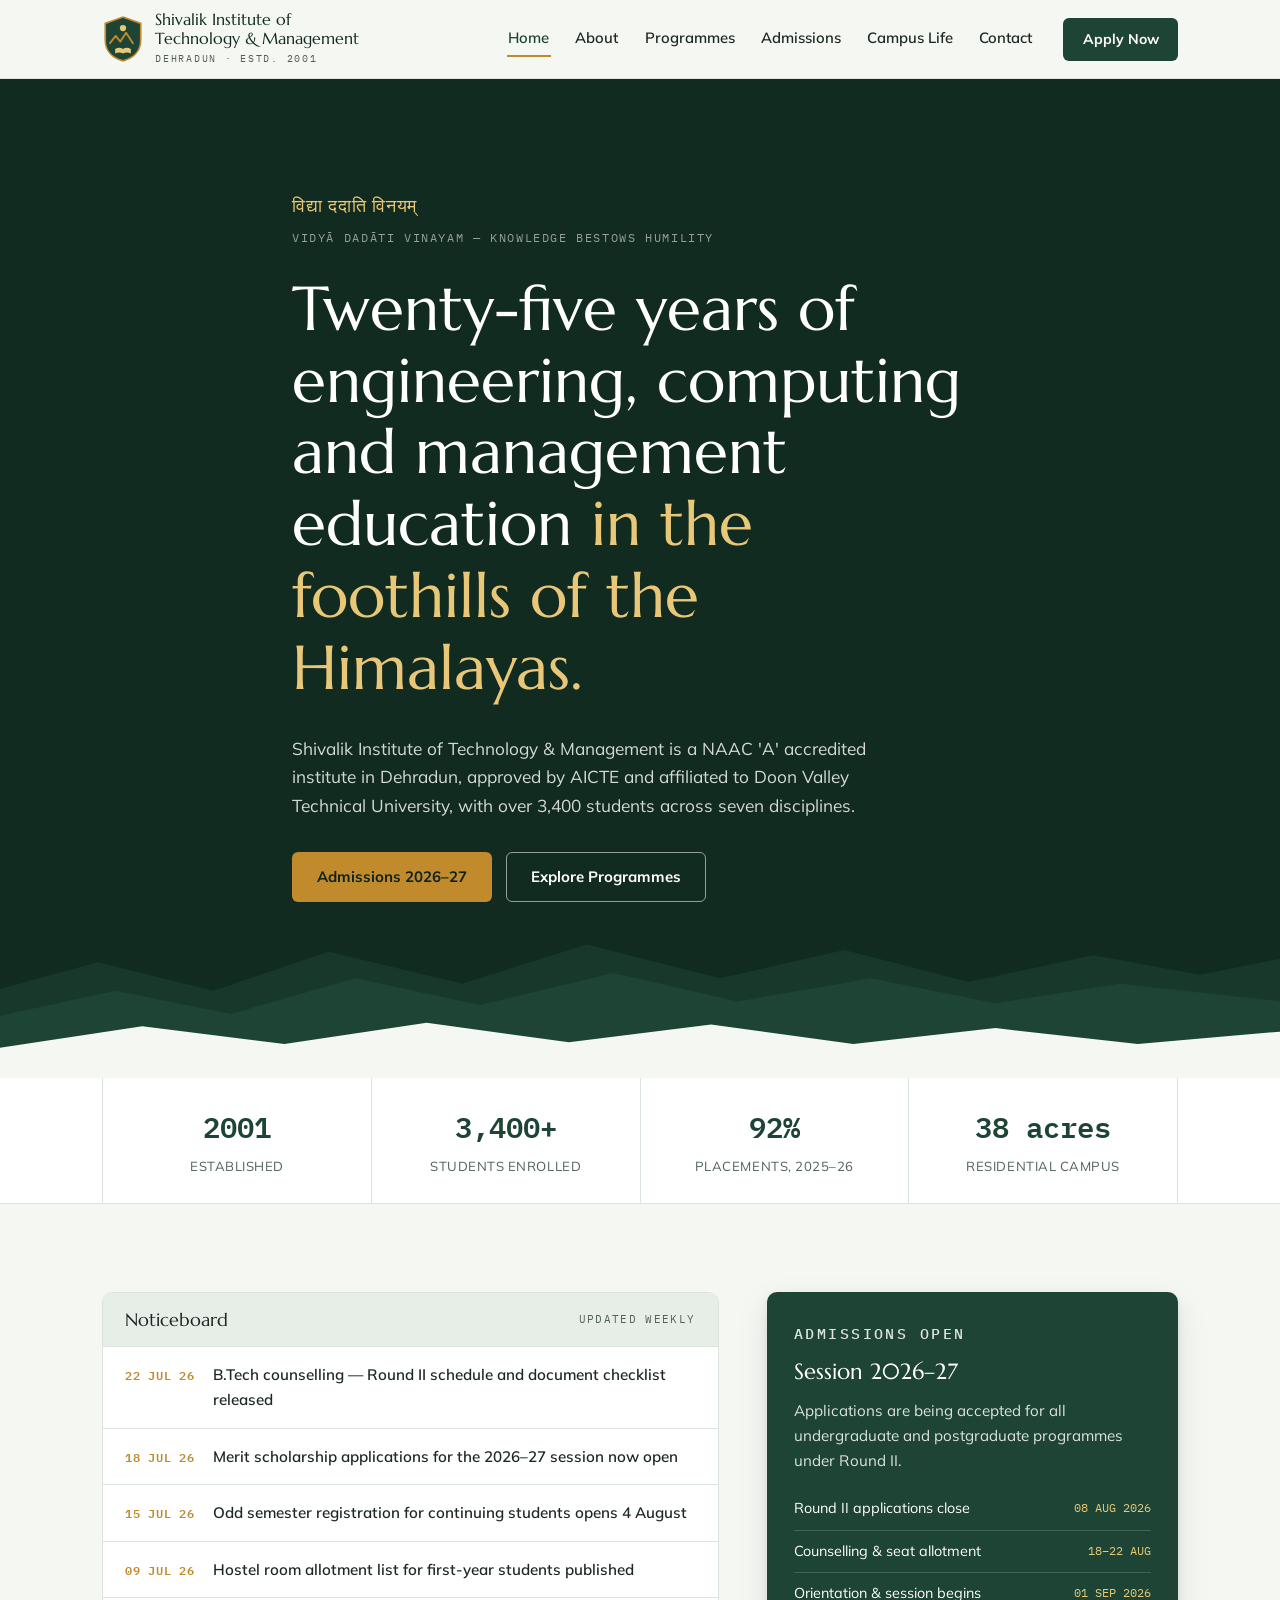
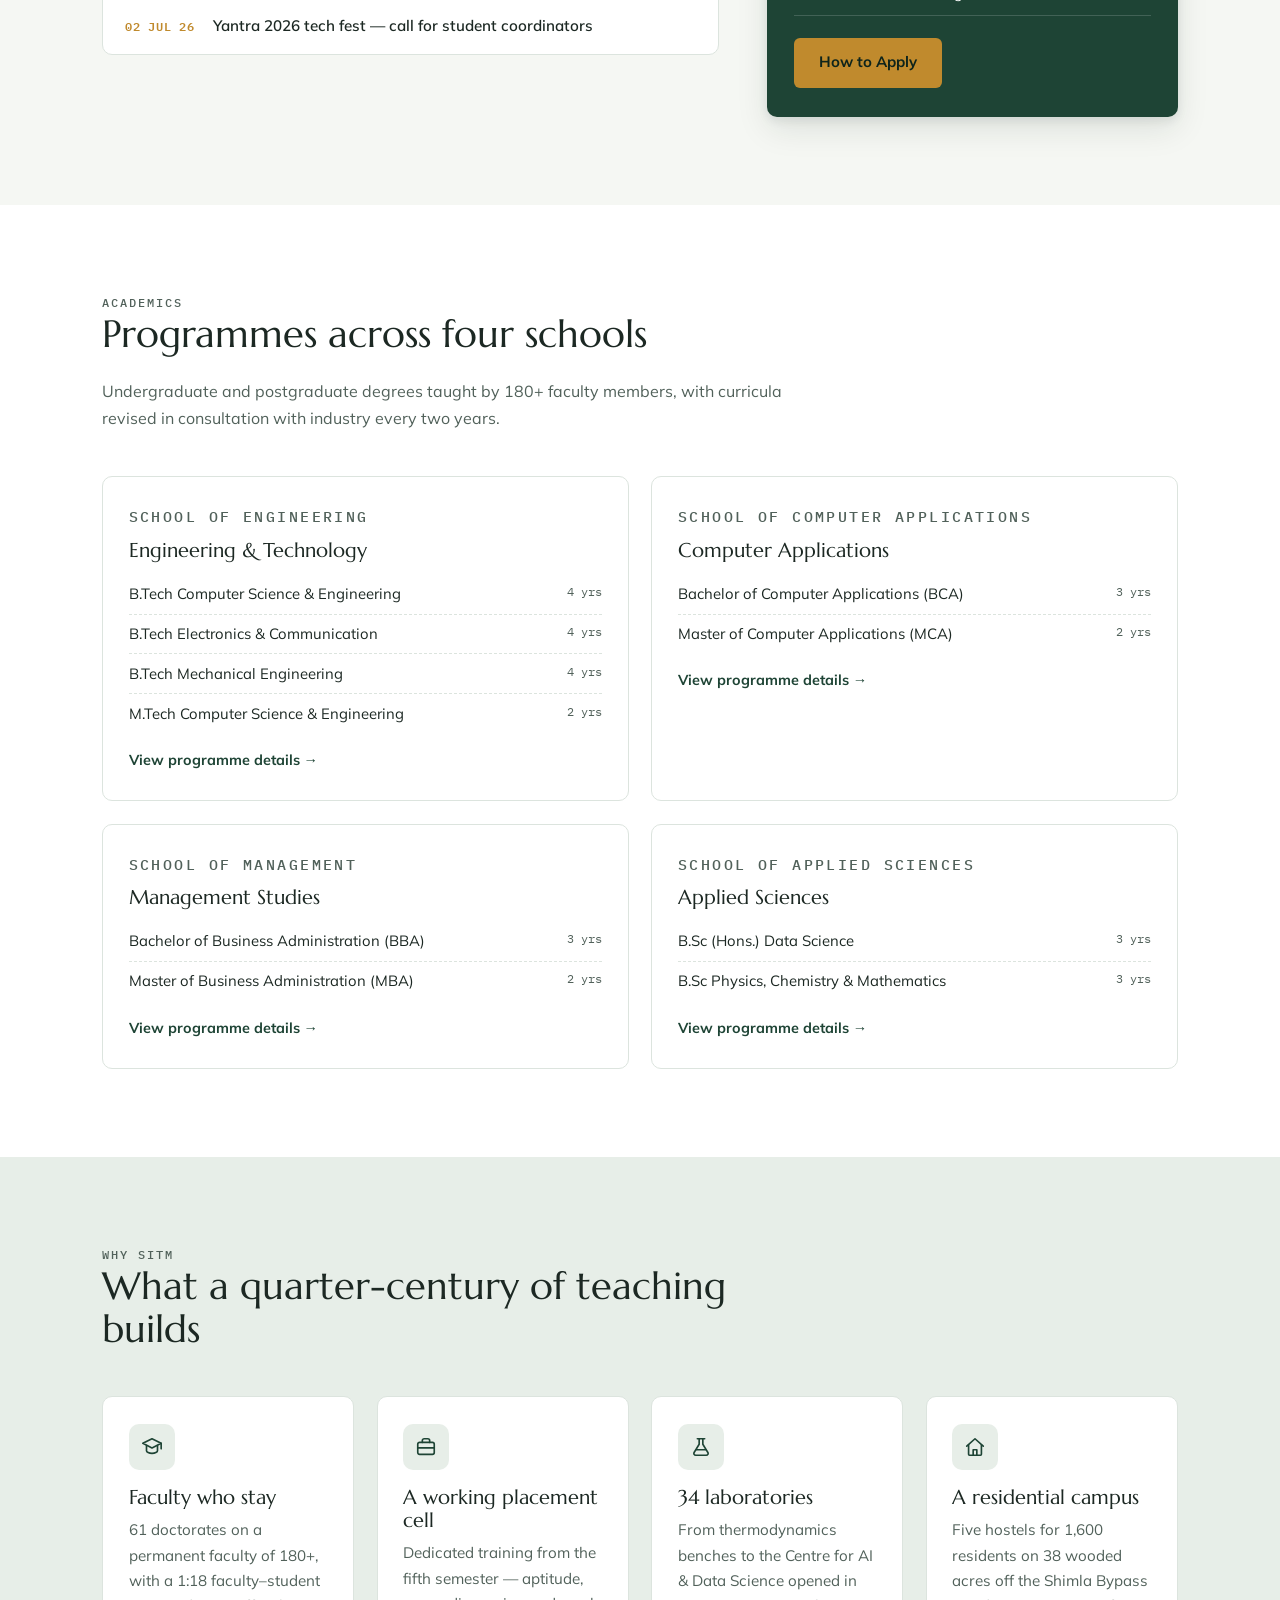
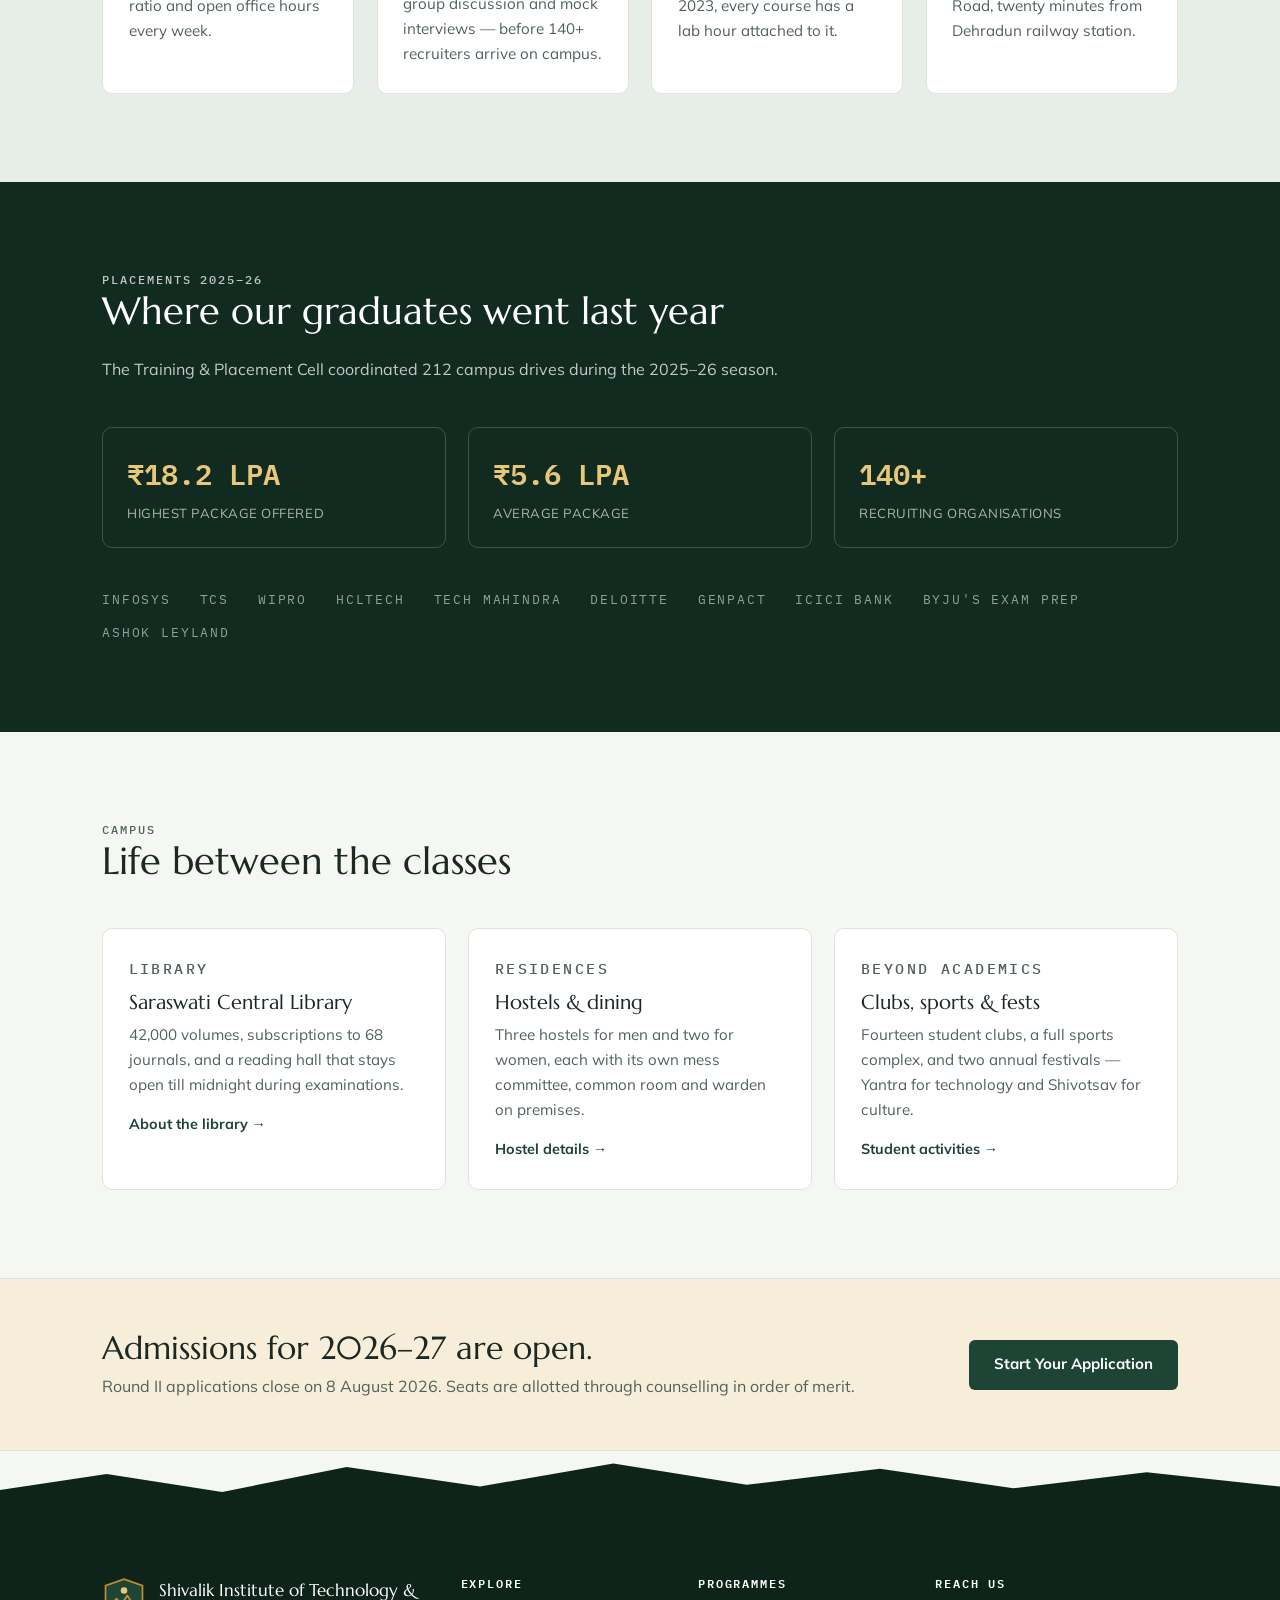
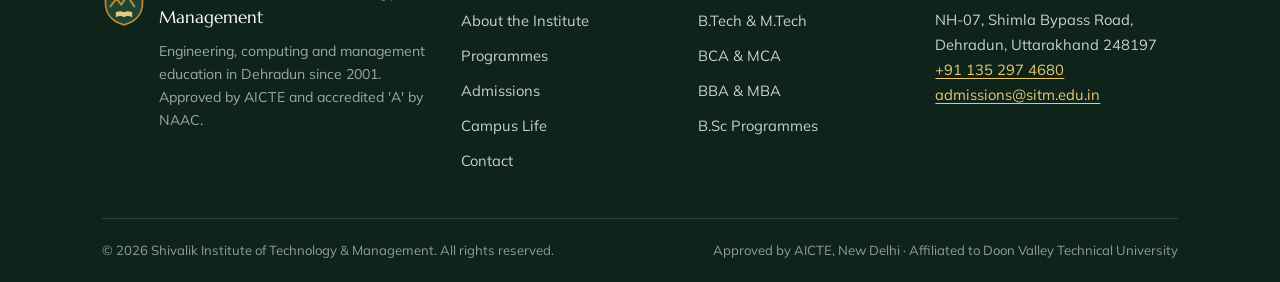
==== index.html @ 87831907 "Add SITM Dehradun education institute website Six-page static site: home, about, programmes, admissi" ====
<!DOCTYPE html>
<html lang="en">
<head>
  <meta charset="UTF-8">
  <meta name="viewport" content="width=device-width, initial-scale=1.0">
  <title>Shivalik Institute of Technology &amp; Management, Dehradun</title>
  <meta name="description" content="Shivalik Institute of Technology & Management, Dehradun — NAAC 'A' accredited institute offering B.Tech, BCA, BBA, B.Sc, MBA, MCA and M.Tech programmes since 2001. Admissions open for 2026–27.">
  <link rel="icon" href="data:image/svg+xml,%3Csvg xmlns='http://www.w3.org/2000/svg' viewBox='0 0 40 46'%3E%3Cpath d='M20 2 37 8v16c0 11-7.5 17.5-17 20C10.5 41.5 3 35 3 24V8Z' fill='%231E4435' stroke='%23C08A2D' stroke-width='2'/%3E%3Cpath d='M8 27l6-8 5 6 6-9 7 11' fill='none' stroke='%23C08A2D' stroke-width='2'/%3E%3C/svg%3E">
  <link rel="preconnect" href="https://fonts.googleapis.com">
  <link rel="preconnect" href="https://fonts.gstatic.com" crossorigin>
  <link href="https://fonts.googleapis.com/css2?family=Marcellus&family=Mulish:wght@400;600;700;800&family=IBM+Plex+Mono:wght@400;500;600&display=swap" rel="stylesheet">
  <link rel="stylesheet" href="css/styles.css">
</head>
<body>
  <a class="skip-link" href="#main">Skip to main content</a>

  <header class="site-header">
    <div class="container header-inner">
      <a class="brand" href="index.html">
        <svg class="brand-crest" viewBox="0 0 40 46" aria-hidden="true">
          <path d="M20 2 37 8v16c0 11-7.5 17.5-17 20C10.5 41.5 3 35 3 24V8Z" fill="#1E4435" stroke="#C08A2D" stroke-width="1.6"/>
          <circle cx="20" cy="12.5" r="3" fill="#E8C878"/>
          <path d="M7.5 27l5.5-7 4.5 5.5 5.5-8.5 6.5 10" fill="none" stroke="#C08A2D" stroke-width="1.8" stroke-linecap="round" stroke-linejoin="round"/>
          <path d="M12.5 32.5c2.6-1.4 5.1-1.4 7.5 0 2.4-1.4 4.9-1.4 7.5 0v4.5c-2.6-1.4-5.1-1.4-7.5 0-2.4-1.4-4.9-1.4-7.5 0Z" fill="#E8C878"/>
        </svg>
        <span class="brand-text">
          <span class="brand-name">Shivalik Institute of<br>Technology &amp; Management</span>
          <span class="brand-sub">Dehradun &middot; Estd. 2001</span>
        </span>
      </a>
      <nav class="site-nav" id="siteNav" aria-label="Primary">
        <a class="nav-link is-active" href="index.html" aria-current="page">Home</a>
        <a class="nav-link" href="about.html">About</a>
        <a class="nav-link" href="programs.html">Programmes</a>
        <a class="nav-link" href="admissions.html">Admissions</a>
        <a class="nav-link" href="campus.html">Campus Life</a>
        <a class="nav-link" href="contact.html">Contact</a>
        <a class="btn btn-solid nav-cta" href="admissions.html#apply">Apply Now</a>
      </nav>
      <button class="nav-toggle" aria-expanded="false" aria-controls="siteNav" aria-label="Toggle navigation menu">
        <span></span><span></span><span></span>
      </button>
    </div>
  </header>

  <main id="main">

    <!-- Hero -->
    <section class="hero">
      <div class="container hero-inner">
        <p class="hero-motto">
          <span lang="sa">विद्या ददाति विनयम्</span>
          <span class="motto-tr">vidyā dadāti vinayam &mdash; knowledge bestows humility</span>
        </p>
        <h1>Twenty-five years of engineering, computing and management education <em>in the foothills of the Himalayas.</em></h1>
        <p class="hero-lede">Shivalik Institute of Technology &amp; Management is a NAAC 'A' accredited institute in Dehradun, approved by AICTE and affiliated to Doon Valley Technical University, with over 3,400 students across seven disciplines.</p>
        <div class="hero-actions">
          <a class="btn btn-brass" href="admissions.html">Admissions 2026&ndash;27</a>
          <a class="btn btn-ghost" href="programs.html">Explore Programmes</a>
        </div>
      </div>
      <div class="hero-ridges" aria-hidden="true">
        <svg viewBox="0 0 1440 190" preserveAspectRatio="none">
          <path fill="#17382B" d="M0 90 110 60l130 32 130-44 150 36 140-44 150 38 140-32 140 36 140-30 120 22 90-18V190H0Z"/>
          <path fill="#1E4435" d="M0 120 130 92l130 26 140-40 140 30 150-36 140 32 150-26 140 28 140-22 180 20V190H0Z"/>
          <path fill="#F5F7F3" d="M0 156 160 132l160 20 160-24 160 22 160-20 160 22 160-18 160 18 160-14V190H0Z"/>
        </svg>
      </div>
    </section>

    <!-- Stats strip -->
    <section class="stats-strip" aria-label="Institute at a glance">
      <div class="container">
        <div class="stats-grid">
          <div class="stat">
            <span class="stat-value">2001</span>
            <span class="stat-label">Established</span>
          </div>
          <div class="stat">
            <span class="stat-value">3,400+</span>
            <span class="stat-label">Students enrolled</span>
          </div>
          <div class="stat">
            <span class="stat-value">92%</span>
            <span class="stat-label">Placements, 2025&ndash;26</span>
          </div>
          <div class="stat">
            <span class="stat-value">38 acres</span>
            <span class="stat-label">Residential campus</span>
          </div>
        </div>
      </div>
    </section>

    <!-- Noticeboard + admissions card -->
    <section class="section">
      <div class="container">
        <div class="notice-layout">
          <div class="noticeboard reveal">
            <div class="noticeboard-head">
              <h3>Noticeboard</h3>
              <span>Updated weekly</span>
            </div>
            <ul class="notice-list">
              <li>
                <span class="notice-date">22 JUL 26</span>
                <a href="admissions.html">B.Tech counselling &mdash; Round II schedule and document checklist released</a>
              </li>
              <li>
                <span class="notice-date">18 JUL 26</span>
                <a href="admissions.html#scholarships">Merit scholarship applications for the 2026&ndash;27 session now open</a>
              </li>
              <li>
                <span class="notice-date">15 JUL 26</span>
                <a href="programs.html">Odd semester registration for continuing students opens 4 August</a>
              </li>
              <li>
                <span class="notice-date">09 JUL 26</span>
                <a href="campus.html">Hostel room allotment list for first-year students published</a>
              </li>
              <li>
                <span class="notice-date">02 JUL 26</span>
                <a href="campus.html#clubs">Yantra 2026 tech fest &mdash; call for student coordinators</a>
              </li>
            </ul>
          </div>
          <aside class="admission-card reveal" aria-label="Admissions 2026-27">
            <p class="eyebrow">Admissions open</p>
            <h3>Session 2026&ndash;27</h3>
            <p>Applications are being accepted for all undergraduate and postgraduate programmes under Round II.</p>
            <ul class="admission-dates">
              <li><span>Round II applications close</span><span>08 AUG 2026</span></li>
              <li><span>Counselling &amp; seat allotment</span><span>18&ndash;22 AUG</span></li>
              <li><span>Orientation &amp; session begins</span><span>01 SEP 2026</span></li>
            </ul>
            <a class="btn btn-brass" href="admissions.html#apply">How to Apply</a>
          </aside>
        </div>
      </div>
    </section>

    <!-- Programmes overview -->
    <section class="section section--white">
      <div class="container">
        <div class="section-head">
          <p class="eyebrow">Academics</p>
          <h2>Programmes across four schools</h2>
          <p>Undergraduate and postgraduate degrees taught by 180+ faculty members, with curricula revised in consultation with industry every two years.</p>
        </div>
        <div class="card-grid card-grid--2">
          <article class="card reveal">
            <p class="eyebrow">School of Engineering</p>
            <h3>Engineering &amp; Technology</h3>
            <ul class="card-list">
              <li>B.Tech Computer Science &amp; Engineering <span class="mono">4 yrs</span></li>
              <li>B.Tech Electronics &amp; Communication <span class="mono">4 yrs</span></li>
              <li>B.Tech Mechanical Engineering <span class="mono">4 yrs</span></li>
              <li>M.Tech Computer Science &amp; Engineering <span class="mono">2 yrs</span></li>
            </ul>
            <a class="card-link" href="programs.html#engineering">View programme details &rarr;</a>
          </article>
          <article class="card reveal">
            <p class="eyebrow">School of Computer Applications</p>
            <h3>Computer Applications</h3>
            <ul class="card-list">
              <li>Bachelor of Computer Applications (BCA) <span class="mono">3 yrs</span></li>
              <li>Master of Computer Applications (MCA) <span class="mono">2 yrs</span></li>
            </ul>
            <a class="card-link" href="programs.html#computer-applications">View programme details &rarr;</a>
          </article>
          <article class="card reveal">
            <p class="eyebrow">School of Management</p>
            <h3>Management Studies</h3>
            <ul class="card-list">
              <li>Bachelor of Business Administration (BBA) <span class="mono">3 yrs</span></li>
              <li>Master of Business Administration (MBA) <span class="mono">2 yrs</span></li>
            </ul>
            <a class="card-link" href="programs.html#management">View programme details &rarr;</a>
          </article>
          <article class="card reveal">
            <p class="eyebrow">School of Applied Sciences</p>
            <h3>Applied Sciences</h3>
            <ul class="card-list">
              <li>B.Sc (Hons.) Data Science <span class="mono">3 yrs</span></li>
              <li>B.Sc Physics, Chemistry &amp; Mathematics <span class="mono">3 yrs</span></li>
            </ul>
            <a class="card-link" href="programs.html#applied-sciences">View programme details &rarr;</a>
          </article>
        </div>
      </div>
    </section>

    <!-- Why SITM -->
    <section class="section section--tint">
      <div class="container">
        <div class="section-head">
          <p class="eyebrow">Why SITM</p>
          <h2>What a quarter-century of teaching builds</h2>
        </div>
        <div class="card-grid card-grid--4">
          <div class="card pillar reveal">
            <div class="pillar-icon" aria-hidden="true">
              <svg viewBox="0 0 24 24" fill="none" stroke="currentColor" stroke-width="1.8" stroke-linecap="round" stroke-linejoin="round"><path d="M12 3 2 8l10 5 10-5-10-5Z"/><path d="M6 10.5V16c0 1.5 2.7 3 6 3s6-1.5 6-3v-5.5"/><path d="M22 8v6"/></svg>
            </div>
            <h3>Faculty who stay</h3>
            <p>61 doctorates on a permanent faculty of 180+, with a 1:18 faculty&ndash;student ratio and open office hours every week.</p>
          </div>
          <div class="card pillar reveal">
            <div class="pillar-icon" aria-hidden="true">
              <svg viewBox="0 0 24 24" fill="none" stroke="currentColor" stroke-width="1.8" stroke-linecap="round" stroke-linejoin="round"><rect x="3" y="7" width="18" height="13" rx="2"/><path d="M8 7V5a2 2 0 0 1 2-2h4a2 2 0 0 1 2 2v2"/><path d="M3 13h18"/></svg>
            </div>
            <h3>A working placement cell</h3>
            <p>Dedicated training from the fifth semester &mdash; aptitude, group discussion and mock interviews &mdash; before 140+ recruiters arrive on campus.</p>
          </div>
          <div class="card pillar reveal">
            <div class="pillar-icon" aria-hidden="true">
              <svg viewBox="0 0 24 24" fill="none" stroke="currentColor" stroke-width="1.8" stroke-linecap="round" stroke-linejoin="round"><path d="M10 3v6L4.5 18a2 2 0 0 0 1.8 3h11.4a2 2 0 0 0 1.8-3L14 9V3"/><path d="M8 3h8"/><path d="M7 15h10"/></svg>
            </div>
            <h3>34 laboratories</h3>
            <p>From thermodynamics benches to the Centre for AI &amp; Data Science opened in 2023, every course has a lab hour attached to it.</p>
          </div>
          <div class="card pillar reveal">
            <div class="pillar-icon" aria-hidden="true">
              <svg viewBox="0 0 24 24" fill="none" stroke="currentColor" stroke-width="1.8" stroke-linecap="round" stroke-linejoin="round"><path d="m3 11 9-8 9 8"/><path d="M5 9.5V20a1 1 0 0 0 1 1h12a1 1 0 0 0 1-1V9.5"/><path d="M10 21v-6h4v6"/></svg>
            </div>
            <h3>A residential campus</h3>
            <p>Five hostels for 1,600 residents on 38 wooded acres off the Shimla Bypass Road, twenty minutes from Dehradun railway station.</p>
          </div>
        </div>
      </div>
    </section>

    <!-- Placements -->
    <section class="section placements">
      <div class="container">
        <div class="section-head">
          <p class="eyebrow">Placements 2025&ndash;26</p>
          <h2>Where our graduates went last year</h2>
          <p>The Training &amp; Placement Cell coordinated 212 campus drives during the 2025&ndash;26 season.</p>
        </div>
        <div class="placement-stats">
          <div class="placement-stat reveal">
            <span class="stat-value">&#8377;18.2 LPA</span>
            <span class="stat-label">Highest package offered</span>
          </div>
          <div class="placement-stat reveal">
            <span class="stat-value">&#8377;5.6 LPA</span>
            <span class="stat-label">Average package</span>
          </div>
          <div class="placement-stat reveal">
            <span class="stat-value">140+</span>
            <span class="stat-label">Recruiting organisations</span>
          </div>
        </div>
        <div class="recruiter-row" aria-label="Selected recruiters">
          <span>Infosys</span>
          <span>TCS</span>
          <span>Wipro</span>
          <span>HCLTech</span>
          <span>Tech Mahindra</span>
          <span>Deloitte</span>
          <span>Genpact</span>
          <span>ICICI Bank</span>
          <span>Byju's Exam Prep</span>
          <span>Ashok Leyland</span>
        </div>
      </div>
    </section>

    <!-- Campus glimpse -->
    <section class="section">
      <div class="container">
        <div class="section-head">
          <p class="eyebrow">Campus</p>
          <h2>Life between the classes</h2>
        </div>
        <div class="card-grid">
          <article class="card reveal">
            <p class="eyebrow">Library</p>
            <h3>Saraswati Central Library</h3>
            <p>42,000 volumes, subscriptions to 68 journals, and a reading hall that stays open till midnight during examinations.</p>
            <a class="card-link" href="campus.html#library">About the library &rarr;</a>
          </article>
          <article class="card reveal">
            <p class="eyebrow">Residences</p>
            <h3>Hostels &amp; dining</h3>
            <p>Three hostels for men and two for women, each with its own mess committee, common room and warden on premises.</p>
            <a class="card-link" href="campus.html#hostels">Hostel details &rarr;</a>
          </article>
          <article class="card reveal">
            <p class="eyebrow">Beyond academics</p>
            <h3>Clubs, sports &amp; fests</h3>
            <p>Fourteen student clubs, a full sports complex, and two annual festivals &mdash; Yantra for technology and Shivotsav for culture.</p>
            <a class="card-link" href="campus.html#clubs">Student activities &rarr;</a>
          </article>
        </div>
      </div>
    </section>

    <!-- CTA band -->
    <section class="cta-band">
      <div class="container cta-band-inner">
        <div>
          <h2>Admissions for 2026&ndash;27 are open.</h2>
          <p>Round II applications close on 8 August 2026. Seats are allotted through counselling in order of merit.</p>
        </div>
        <a class="btn btn-solid" href="admissions.html#apply">Start Your Application</a>
      </div>
    </section>

  </main>

  <!-- Footer -->
  <div class="footer-ridge" aria-hidden="true">
    <svg viewBox="0 0 1440 70" preserveAspectRatio="none">
      <path fill="#0E241B" d="M0 70V44l120-18 130 20 140-28 150 22 150-26 150 24 150-18 150 22 150-18 150 16V70Z"/>
    </svg>
  </div>
  <footer class="site-footer">
    <div class="container">
      <div class="footer-grid">
        <div>
          <div class="footer-brand">
            <svg class="brand-crest" viewBox="0 0 40 46" aria-hidden="true">
              <path d="M20 2 37 8v16c0 11-7.5 17.5-17 20C10.5 41.5 3 35 3 24V8Z" fill="#1E4435" stroke="#C08A2D" stroke-width="1.6"/>
              <circle cx="20" cy="12.5" r="3" fill="#E8C878"/>
              <path d="M7.5 27l5.5-7 4.5 5.5 5.5-8.5 6.5 10" fill="none" stroke="#C08A2D" stroke-width="1.8" stroke-linecap="round" stroke-linejoin="round"/>
              <path d="M12.5 32.5c2.6-1.4 5.1-1.4 7.5 0 2.4-1.4 4.9-1.4 7.5 0v4.5c-2.6-1.4-5.1-1.4-7.5 0-2.4-1.4-4.9-1.4-7.5 0Z" fill="#E8C878"/>
            </svg>
            <div>
              <span class="footer-brand-name">Shivalik Institute of Technology &amp; Management</span>
              <p>Engineering, computing and management education in Dehradun since 2001. Approved by AICTE and accredited 'A' by NAAC.</p>
            </div>
          </div>
        </div>
        <div>
          <h4>Explore</h4>
          <ul class="footer-links">
            <li><a href="about.html">About the Institute</a></li>
            <li><a href="programs.html">Programmes</a></li>
            <li><a href="admissions.html">Admissions</a></li>
            <li><a href="campus.html">Campus Life</a></li>
            <li><a href="contact.html">Contact</a></li>
          </ul>
        </div>
        <div>
          <h4>Programmes</h4>
          <ul class="footer-links">
            <li><a href="programs.html#engineering">B.Tech &amp; M.Tech</a></li>
            <li><a href="programs.html#computer-applications">BCA &amp; MCA</a></li>
            <li><a href="programs.html#management">BBA &amp; MBA</a></li>
            <li><a href="programs.html#applied-sciences">B.Sc Programmes</a></li>
          </ul>
        </div>
        <div>
          <h4>Reach Us</h4>
          <address>
            NH-07, Shimla Bypass Road,<br>
            Dehradun, Uttarakhand 248197<br>
            <a href="tel:+911352974680">+91 135 297 4680</a><br>
            <a href="mailto:admissions@sitm.edu.in">admissions@sitm.edu.in</a>
          </address>
        </div>
      </div>
      <div class="footer-bottom">
        <p>&copy; <span id="footerYear">2026</span> Shivalik Institute of Technology &amp; Management. All rights reserved.</p>
        <p>Approved by AICTE, New Delhi &middot; Affiliated to Doon Valley Technical University</p>
      </div>
    </div>
  </footer>

  <script src="js/main.js"></script>
</body>
</html>
---- css/styles.css ----
/* ============================================================
   Shivalik Institute of Technology & Management — styles.css
   ============================================================ */

:root {
  --pine-950: #0E241B;
  --pine-900: #122B21;
  --pine-800: #17382B;
  --pine-700: #1E4435;
  --pine-600: #2A5A47;
  --pine-100: #E7EEE8;
  --brass: #C08A2D;
  --brass-soft: #E8C878;
  --brass-tint: #F7EED9;
  --paper: #F5F7F3;
  --card: #FFFFFF;
  --ink: #1C2823;
  --ink-soft: #51615A;
  --line: #DCE4DE;

  --font-display: "Marcellus", "Georgia", serif;
  --font-body: "Mulish", "Helvetica Neue", Arial, sans-serif;
  --font-mono: "IBM Plex Mono", "Menlo", monospace;

  --radius: 10px;
  --shadow-sm: 0 1px 2px rgba(18, 43, 33, 0.06), 0 2px 8px rgba(18, 43, 33, 0.06);
  --shadow-md: 0 4px 10px rgba(18, 43, 33, 0.08), 0 12px 32px rgba(18, 43, 33, 0.10);
  --container: 1140px;
}

/* ---------- Reset & base ---------- */

*, *::before, *::after { box-sizing: border-box; }

html { scroll-behavior: smooth; }

body {
  margin: 0;
  font-family: var(--font-body);
  font-size: 1rem;
  line-height: 1.65;
  color: var(--ink);
  background: var(--paper);
  -webkit-font-smoothing: antialiased;
}

img, svg { max-width: 100%; display: block; }

h1, h2, h3, h4 {
  font-family: var(--font-display);
  font-weight: 400;
  line-height: 1.15;
  margin: 0 0 0.6em;
  color: inherit;
}

p { margin: 0 0 1em; }

a { color: var(--pine-700); text-decoration-thickness: 1px; text-underline-offset: 3px; }
a:hover { color: var(--pine-600); }

ul, ol { margin: 0 0 1em; padding-left: 1.2em; }

:focus-visible {
  outline: 2px solid var(--brass);
  outline-offset: 2px;
  border-radius: 2px;
}

.skip-link {
  position: absolute;
  left: -9999px;
  top: 0;
  background: var(--pine-900);
  color: #fff;
  padding: 0.6rem 1rem;
  z-index: 200;
}
.skip-link:focus { left: 0.5rem; top: 0.5rem; }

/* ---------- Utilities ---------- */

.container {
  max-width: var(--container);
  margin-inline: auto;
  padding-inline: clamp(1.1rem, 4vw, 2rem);
}

.section { padding-block: clamp(3.2rem, 7vw, 5.5rem); }
.section--tint { background: var(--pine-100); }
.section--white { background: var(--card); }

.eyebrow {
  font-family: var(--font-mono);
  font-size: 0.76rem;
  font-weight: 500;
  text-transform: uppercase;
  letter-spacing: 0.16em;
  color: var(--brass);
  margin: 0 0 0.9rem;
}

.section-head { max-width: 680px; margin-bottom: clamp(1.8rem, 4vw, 2.8rem); }
.section-head h2 { font-size: clamp(1.65rem, 3.2vw, 2.35rem); }
.section-head p { color: var(--ink-soft); margin-bottom: 0; }

.lede { font-size: 1.08rem; color: var(--ink-soft); }

/* ---------- Buttons ---------- */

.btn {
  display: inline-block;
  font-family: var(--font-body);
  font-weight: 700;
  font-size: 0.94rem;
  padding: 0.72rem 1.5rem;
  border-radius: 6px;
  border: 1.5px solid transparent;
  text-decoration: none;
  cursor: pointer;
  transition: background-color 160ms ease, color 160ms ease, border-color 160ms ease, transform 160ms ease;
}
.btn:hover { transform: translateY(-1px); }

.btn-brass { background: var(--brass); color: var(--pine-950); }
.btn-brass:hover { background: var(--brass-soft); color: var(--pine-950); }

.btn-solid { background: var(--pine-700); color: #fff; }
.btn-solid:hover { background: var(--pine-600); color: #fff; }

.btn-ghost { border-color: rgba(255, 255, 255, 0.55); color: #fff; }
.btn-ghost:hover { border-color: #fff; color: #fff; background: rgba(255, 255, 255, 0.08); }

.btn-outline { border-color: var(--pine-700); color: var(--pine-700); }
.btn-outline:hover { background: var(--pine-700); color: #fff; }

/* ---------- Header ---------- */

.site-header {
  position: sticky;
  top: 0;
  z-index: 100;
  background: var(--paper);
  border-bottom: 1px solid var(--line);
  transition: box-shadow 200ms ease;
}
.site-header.is-scrolled { box-shadow: var(--shadow-sm); }

.header-inner {
  display: flex;
  align-items: center;
  justify-content: space-between;
  gap: 1.5rem;
  padding-block: 0.7rem;
}

.brand {
  display: flex;
  align-items: center;
  gap: 0.7rem;
  text-decoration: none;
  color: var(--ink);
}
.brand-crest { width: 42px; height: 48px; flex-shrink: 0; }
.brand-name {
  display: block;
  font-family: var(--font-display);
  font-size: 0.98rem;
  line-height: 1.18;
  color: var(--pine-900);
}
.brand-sub {
  display: block;
  font-family: var(--font-mono);
  font-size: 0.6rem;
  letter-spacing: 0.18em;
  text-transform: uppercase;
  color: var(--ink-soft);
  margin-top: 0.2rem;
}

.site-nav {
  display: flex;
  align-items: center;
  gap: clamp(0.9rem, 1.8vw, 1.6rem);
}
.nav-link {
  font-size: 0.93rem;
  font-weight: 600;
  color: var(--ink);
  text-decoration: none;
  padding: 0.3rem 0.1rem;
  border-bottom: 2px solid transparent;
}
.nav-link:hover { color: var(--pine-700); }
.nav-link.is-active {
  color: var(--pine-700);
  border-bottom-color: var(--brass);
}
.nav-cta { margin-left: 0.4rem; padding: 0.55rem 1.15rem; font-size: 0.88rem; }

.nav-toggle {
  display: none;
  flex-direction: column;
  justify-content: center;
  gap: 5px;
  width: 44px;
  height: 44px;
  padding: 10px;
  background: none;
  border: 1px solid var(--line);
  border-radius: 8px;
  cursor: pointer;
}
.nav-toggle span {
  display: block;
  height: 2px;
  background: var(--pine-900);
  border-radius: 2px;
  transition: transform 200ms ease, opacity 200ms ease;
}
.nav-toggle[aria-expanded="true"] span:nth-child(1) { transform: translateY(7px) rotate(45deg); }
.nav-toggle[aria-expanded="true"] span:nth-child(2) { opacity: 0; }
.nav-toggle[aria-expanded="true"] span:nth-child(3) { transform: translateY(-7px) rotate(-45deg); }

@media (max-width: 920px) {
  .nav-toggle { display: flex; }
  .site-nav {
    position: absolute;
    top: 100%;
    left: 0;
    right: 0;
    flex-direction: column;
    align-items: stretch;
    gap: 0;
    background: var(--paper);
    border-bottom: 1px solid var(--line);
    box-shadow: var(--shadow-md);
    padding: 0.6rem 1.2rem 1.2rem;
    display: none;
  }
  .site-nav.is-open { display: flex; }
  .nav-link { padding: 0.75rem 0.2rem; border-bottom: 1px solid var(--line); }
  .nav-link.is-active { border-bottom-color: var(--line); }
  .nav-cta { margin: 1rem 0 0; text-align: center; }
}

/* ---------- Hero (home) ---------- */

.hero {
  position: relative;
  background: var(--pine-900);
  color: #fff;
  overflow: hidden;
}
.hero-inner {
  position: relative;
  z-index: 2;
  padding-block: clamp(4rem, 9vw, 7rem) clamp(7rem, 14vw, 11rem);
  max-width: 760px;
}
.hero-motto { margin-bottom: 1.6rem; }
.hero-motto [lang="sa"] {
  display: block;
  font-size: 1.15rem;
  color: var(--brass-soft);
  letter-spacing: 0.04em;
}
.motto-tr {
  display: block;
  font-family: var(--font-mono);
  font-size: 0.72rem;
  letter-spacing: 0.14em;
  text-transform: uppercase;
  color: rgba(255, 255, 255, 0.55);
  margin-top: 0.4rem;
}
.hero h1 {
  font-size: clamp(2.3rem, 5.4vw, 3.9rem);
  color: #fff;
  margin-bottom: 0.5em;
}
.hero h1 em { font-style: normal; color: var(--brass-soft); }
.hero-lede {
  font-size: 1.08rem;
  color: rgba(255, 255, 255, 0.82);
  max-width: 580px;
  margin-bottom: 2rem;
}
.hero-actions { display: flex; flex-wrap: wrap; gap: 0.9rem; }

.hero-ridges {
  position: absolute;
  inset: auto 0 0 0;
  line-height: 0;
  z-index: 1;
}
.hero-ridges svg { width: 100%; height: auto; display: block; }

/* ---------- Page hero (inner pages) ---------- */

.page-hero {
  position: relative;
  background: var(--pine-900);
  color: #fff;
  overflow: hidden;
}
.page-hero-inner {
  position: relative;
  z-index: 2;
  padding-block: clamp(2.8rem, 6vw, 4.2rem) clamp(4.5rem, 9vw, 6.5rem);
  max-width: 720px;
}
.page-hero h1 { font-size: clamp(2rem, 4.2vw, 3.1rem); color: #fff; }
.page-hero p { color: rgba(255, 255, 255, 0.82); max-width: 580px; margin-bottom: 0; }

/* ---------- Stats strip ---------- */

.stats-strip { background: var(--card); border-bottom: 1px solid var(--line); }
.stats-grid {
  display: grid;
  grid-template-columns: repeat(4, 1fr);
  gap: 1px;
  background: var(--line);
  border-inline: 1px solid var(--line);
}
.stat {
  background: var(--card);
  padding: 1.6rem 1.4rem;
  text-align: center;
}
.stat-value {
  font-family: var(--font-mono);
  font-size: clamp(1.35rem, 2.6vw, 1.8rem);
  font-weight: 600;
  color: var(--pine-700);
  display: block;
}
.stat-label {
  font-size: 0.82rem;
  color: var(--ink-soft);
  letter-spacing: 0.04em;
  text-transform: uppercase;
  margin-top: 0.3rem;
  display: block;
}
@media (max-width: 760px) {
  .stats-grid { grid-template-columns: repeat(2, 1fr); }
}

/* ---------- Noticeboard ---------- */

.notice-layout {
  display: grid;
  grid-template-columns: 1.5fr 1fr;
  gap: clamp(1.5rem, 4vw, 3rem);
  align-items: start;
}
@media (max-width: 860px) { .notice-layout { grid-template-columns: 1fr; } }

.noticeboard {
  background: var(--card);
  border: 1px solid var(--line);
  border-radius: var(--radius);
  overflow: hidden;
}
.noticeboard-head {
  display: flex;
  align-items: center;
  justify-content: space-between;
  padding: 1rem 1.4rem;
  border-bottom: 1px solid var(--line);
  background: var(--pine-100);
}
.noticeboard-head h3 { margin: 0; font-size: 1.15rem; }
.noticeboard-head span {
  font-family: var(--font-mono);
  font-size: 0.7rem;
  letter-spacing: 0.12em;
  text-transform: uppercase;
  color: var(--ink-soft);
}
.notice-list { list-style: none; margin: 0; padding: 0; }
.notice-list li {
  display: flex;
  gap: 1.1rem;
  align-items: baseline;
  padding: 0.95rem 1.4rem;
  border-bottom: 1px solid var(--line);
}
.notice-list li:last-child { border-bottom: none; }
.notice-date {
  font-family: var(--font-mono);
  font-size: 0.72rem;
  font-weight: 600;
  letter-spacing: 0.06em;
  color: var(--brass);
  white-space: nowrap;
  flex-shrink: 0;
  width: 4.4rem;
}
.notice-list a { color: var(--ink); text-decoration: none; font-weight: 600; font-size: 0.95rem; }
.notice-list a:hover { color: var(--pine-700); text-decoration: underline; }

.admission-card {
  background: var(--pine-700);
  color: #fff;
  border-radius: var(--radius);
  padding: 1.8rem 1.7rem;
  box-shadow: var(--shadow-md);
}
.admission-card h3 { color: #fff; font-size: 1.35rem; }
.admission-card p { color: rgba(255, 255, 255, 0.85); font-size: 0.95rem; }
.admission-dates { list-style: none; padding: 0; margin: 0 0 1.4rem; }
.admission-dates li {
  display: flex;
  justify-content: space-between;
  gap: 1rem;
  padding: 0.55rem 0;
  border-bottom: 1px solid rgba(255, 255, 255, 0.16);
  font-size: 0.9rem;
}
.admission-dates li span:last-child {
  font-family: var(--font-mono);
  font-size: 0.78rem;
  color: var(--brass-soft);
  white-space: nowrap;
}

/* ---------- Card grids ---------- */

.card-grid {
  display: grid;
  grid-template-columns: repeat(3, 1fr);
  gap: 1.4rem;
}
.card-grid--2 { grid-template-columns: repeat(2, 1fr); }
.card-grid--4 { grid-template-columns: repeat(4, 1fr); }
@media (max-width: 980px) {
  .card-grid, .card-grid--4 { grid-template-columns: repeat(2, 1fr); }
}
@media (max-width: 640px) {
  .card-grid, .card-grid--2, .card-grid--4 { grid-template-columns: 1fr; }
}

.card {
  background: var(--card);
  border: 1px solid var(--line);
  border-radius: var(--radius);
  padding: 1.7rem 1.6rem;
  transition: box-shadow 200ms ease, transform 200ms ease;
}
.card:hover { box-shadow: var(--shadow-md); transform: translateY(-3px); }
.card h3 { font-size: 1.25rem; margin-bottom: 0.5rem; }
.card p { color: var(--ink-soft); font-size: 0.95rem; margin-bottom: 0; }
.card .eyebrow { margin-bottom: 0.6rem; }

.card-link {
  display: inline-block;
  margin-top: 1rem;
  font-weight: 700;
  font-size: 0.9rem;
  color: var(--pine-700);
  text-decoration: none;
}
.card-link:hover { text-decoration: underline; }

.card-list { list-style: none; padding: 0; margin: 0.8rem 0 0; }
.card-list li {
  padding: 0.45rem 0;
  border-bottom: 1px dashed var(--line);
  font-size: 0.93rem;
  color: var(--ink);
  display: flex;
  justify-content: space-between;
  gap: 0.8rem;
}
.card-list li:last-child { border-bottom: none; }
.card-list .mono {
  font-family: var(--font-mono);
  font-size: 0.75rem;
  color: var(--ink-soft);
  white-space: nowrap;
}

/* ---------- Icon pillars ---------- */

.pillar { text-align: left; }
.pillar-icon {
  width: 46px;
  height: 46px;
  border-radius: 10px;
  background: var(--pine-100);
  color: var(--pine-700);
  display: grid;
  place-items: center;
  margin-bottom: 1rem;
}
.pillar-icon svg { width: 22px; height: 22px; }

/* ---------- Placements band ---------- */

.placements { background: var(--pine-900); color: #fff; }
.placements .section-head h2 { color: #fff; }
.placements .section-head p { color: rgba(255, 255, 255, 0.75); }
.placement-stats {
  display: grid;
  grid-template-columns: repeat(3, 1fr);
  gap: 1.4rem;
  margin-bottom: 2.6rem;
}
@media (max-width: 700px) { .placement-stats { grid-template-columns: 1fr; } }
.placement-stat {
  border: 1px solid rgba(255, 255, 255, 0.18);
  border-radius: var(--radius);
  padding: 1.4rem 1.5rem;
}
.placement-stat .stat-value { color: var(--brass-soft); }
.placement-stat .stat-label { color: rgba(255, 255, 255, 0.65); text-align: left; }
.placement-stat .stat-value { text-align: left; }

.recruiter-row {
  display: flex;
  flex-wrap: wrap;
  gap: 0.7rem 1.8rem;
  align-items: center;
}
.recruiter-row span {
  font-family: var(--font-mono);
  font-size: 0.82rem;
  letter-spacing: 0.14em;
  text-transform: uppercase;
  color: rgba(255, 255, 255, 0.55);
}

/* ---------- CTA band ---------- */

.cta-band { background: var(--brass-tint); border-block: 1px solid var(--line); }
.cta-band-inner {
  display: flex;
  align-items: center;
  justify-content: space-between;
  gap: 1.5rem;
  flex-wrap: wrap;
  padding-block: clamp(2.2rem, 5vw, 3.2rem);
}
.cta-band h2 { font-size: clamp(1.5rem, 3vw, 2rem); margin: 0; }
.cta-band p { margin: 0.35rem 0 0; color: var(--ink-soft); }

/* ---------- Tables ---------- */

.table-wrap {
  overflow-x: auto;
  border: 1px solid var(--line);
  border-radius: var(--radius);
  background: var(--card);
}
table { border-collapse: collapse; width: 100%; min-width: 560px; }
th, td { text-align: left; padding: 0.85rem 1.2rem; font-size: 0.93rem; }
thead th {
  font-family: var(--font-mono);
  font-size: 0.72rem;
  font-weight: 600;
  letter-spacing: 0.12em;
  text-transform: uppercase;
  color: var(--pine-700);
  background: var(--pine-100);
  border-bottom: 1px solid var(--line);
}
tbody tr:nth-child(even) { background: var(--paper); }
tbody td { border-bottom: 1px solid var(--line); }
tbody tr:last-child td { border-bottom: none; }
td .mono, .mono { font-family: var(--font-mono); font-size: 0.85em; }

/* ---------- Admission steps ---------- */

.steps { counter-reset: step; list-style: none; padding: 0; margin: 0; display: grid; gap: 1rem; }
.step {
  counter-increment: step;
  display: grid;
  grid-template-columns: 56px 1fr;
  gap: 1.2rem;
  background: var(--card);
  border: 1px solid var(--line);
  border-radius: var(--radius);
  padding: 1.4rem 1.5rem;
}
.step::before {
  content: counter(step, decimal-leading-zero);
  font-family: var(--font-mono);
  font-size: 1.3rem;
  font-weight: 600;
  color: var(--brass);
  border-right: 1px solid var(--line);
  padding-right: 1rem;
  align-self: start;
  line-height: 1.3;
}
.step h3 { font-size: 1.15rem; margin-bottom: 0.35rem; }
.step p { margin: 0; color: var(--ink-soft); font-size: 0.95rem; }

/* ---------- Timeline (about) ---------- */

.timeline { list-style: none; padding: 0; margin: 0; position: relative; }
.timeline::before {
  content: "";
  position: absolute;
  left: 5.4rem;
  top: 0.5rem;
  bottom: 0.5rem;
  width: 1px;
  background: var(--line);
}
.timeline li {
  display: grid;
  grid-template-columns: 4.2rem 1fr;
  gap: 2.4rem;
  padding: 0.9rem 0;
  position: relative;
}
.timeline li::after {
  content: "";
  position: absolute;
  left: calc(5.4rem - 4px);
  top: 1.45rem;
  width: 9px;
  height: 9px;
  border-radius: 50%;
  background: var(--brass);
}
.timeline-year {
  font-family: var(--font-mono);
  font-weight: 600;
  color: var(--pine-700);
  text-align: right;
  font-size: 0.9rem;
  padding-top: 0.25rem;
}
.timeline-body h3 { font-size: 1.1rem; margin-bottom: 0.25rem; }
.timeline-body p { margin: 0; color: var(--ink-soft); font-size: 0.94rem; }
@media (max-width: 560px) {
  .timeline::before { left: 3.4rem; }
  .timeline li { grid-template-columns: 2.6rem 1fr; gap: 1.6rem; }
  .timeline li::after { left: calc(3.4rem - 4px); }
}

/* ---------- Leadership ---------- */

.person-card { display: flex; gap: 1.2rem; align-items: flex-start; }
.person-avatar {
  width: 62px;
  height: 62px;
  border-radius: 50%;
  background: var(--pine-700);
  color: var(--brass-soft);
  font-family: var(--font-display);
  font-size: 1.3rem;
  display: grid;
  place-items: center;
  flex-shrink: 0;
}
.person-card h3 { font-size: 1.15rem; margin-bottom: 0.15rem; }
.person-role {
  font-family: var(--font-mono);
  font-size: 0.7rem;
  letter-spacing: 0.12em;
  text-transform: uppercase;
  color: var(--brass);
  display: block;
  margin-bottom: 0.6rem;
}
.person-card blockquote {
  margin: 0;
  color: var(--ink-soft);
  font-size: 0.95rem;
}

/* ---------- FAQ ---------- */

.faq { display: grid; gap: 0.8rem; max-width: 820px; }
.faq details {
  background: var(--card);
  border: 1px solid var(--line);
  border-radius: var(--radius);
  padding: 0;
  overflow: hidden;
}
.faq summary {
  cursor: pointer;
  font-weight: 700;
  font-size: 0.98rem;
  padding: 1.05rem 1.4rem;
  list-style: none;
  position: relative;
  padding-right: 3rem;
}
.faq summary::-webkit-details-marker { display: none; }
.faq summary::after {
  content: "+";
  position: absolute;
  right: 1.3rem;
  top: 50%;
  transform: translateY(-50%);
  font-family: var(--font-mono);
  font-size: 1.15rem;
  color: var(--brass);
}
.faq details[open] summary::after { content: "–"; }
.faq details p {
  padding: 0 1.4rem 1.2rem;
  margin: 0;
  color: var(--ink-soft);
  font-size: 0.95rem;
}

/* ---------- Forms ---------- */

.form-grid { display: grid; grid-template-columns: 1fr 1fr; gap: 1.1rem; }
.form-grid .form-field--full { grid-column: 1 / -1; }
@media (max-width: 640px) { .form-grid { grid-template-columns: 1fr; } }

.form-field label {
  display: block;
  font-weight: 700;
  font-size: 0.85rem;
  margin-bottom: 0.35rem;
}
.form-field input,
.form-field select,
.form-field textarea {
  width: 100%;
  font: inherit;
  font-size: 0.95rem;
  padding: 0.68rem 0.9rem;
  border: 1px solid var(--line);
  border-radius: 7px;
  background: var(--card);
  color: var(--ink);
}
.form-field input:focus,
.form-field select:focus,
.form-field textarea:focus {
  outline: 2px solid var(--brass);
  outline-offset: 1px;
  border-color: var(--brass);
}
.form-field textarea { resize: vertical; min-height: 130px; }

.form-note { font-size: 0.85rem; color: var(--ink-soft); }
.form-success {
  display: none;
  background: var(--pine-100);
  border: 1px solid var(--pine-600);
  color: var(--pine-800);
  border-radius: var(--radius);
  padding: 1.1rem 1.3rem;
  font-weight: 600;
  margin-top: 1.2rem;
}
.form-success.is-visible { display: block; }

/* ---------- Contact ---------- */

.contact-layout {
  display: grid;
  grid-template-columns: 1fr 1.3fr;
  gap: clamp(1.8rem, 4vw, 3rem);
  align-items: start;
}
@media (max-width: 880px) { .contact-layout { grid-template-columns: 1fr; } }

.contact-block { margin-bottom: 1.6rem; }
.contact-block h3 { font-size: 1.1rem; margin-bottom: 0.3rem; }
.contact-block p { margin: 0; color: var(--ink-soft); font-size: 0.95rem; }
.contact-block a { font-weight: 600; }

.map-panel {
  border: 1px solid var(--line);
  border-radius: var(--radius);
  overflow: hidden;
  background: var(--card);
}
.map-panel svg { width: 100%; height: auto; display: block; }
.map-caption {
  padding: 0.9rem 1.3rem;
  font-size: 0.88rem;
  color: var(--ink-soft);
  border-top: 1px solid var(--line);
}

/* ---------- Footer ---------- */

.footer-ridge { line-height: 0; background: var(--paper); }
.footer-ridge svg { width: 100%; height: auto; display: block; }

.site-footer { background: var(--pine-950); color: rgba(255, 255, 255, 0.78); }
.footer-grid {
  display: grid;
  grid-template-columns: 1.6fr 1fr 1fr 1.2fr;
  gap: 2.2rem;
  padding-block: clamp(2.8rem, 6vw, 4rem) 2.2rem;
}
@media (max-width: 920px) { .footer-grid { grid-template-columns: 1fr 1fr; } }
@media (max-width: 560px) { .footer-grid { grid-template-columns: 1fr; } }

.footer-brand { display: flex; gap: 0.8rem; align-items: flex-start; }
.footer-brand .brand-crest { width: 44px; height: 50px; }
.footer-brand-name { font-family: var(--font-display); color: #fff; font-size: 1.05rem; line-height: 1.25; }
.footer-brand p { font-size: 0.88rem; margin-top: 0.6rem; color: rgba(255, 255, 255, 0.6); }

.site-footer h4 {
  color: #fff;
  font-family: var(--font-mono);
  font-size: 0.72rem;
  font-weight: 600;
  letter-spacing: 0.16em;
  text-transform: uppercase;
  margin-bottom: 1rem;
}
.footer-links { list-style: none; padding: 0; margin: 0; }
.footer-links li { margin-bottom: 0.55rem; }
.footer-links a {
  color: rgba(255, 255, 255, 0.78);
  text-decoration: none;
  font-size: 0.92rem;
}
.footer-links a:hover { color: var(--brass-soft); text-decoration: underline; }
.site-footer address { font-style: normal; font-size: 0.92rem; line-height: 1.7; }
.site-footer address a { color: var(--brass-soft); }

.footer-bottom {
  border-top: 1px solid rgba(255, 255, 255, 0.14);
  padding-block: 1.3rem;
  display: flex;
  justify-content: space-between;
  gap: 1rem;
  flex-wrap: wrap;
  font-size: 0.82rem;
  color: rgba(255, 255, 255, 0.55);
}
.footer-bottom p { margin: 0; }

/* ---------- Reveal on scroll ---------- */

.reveal {
  opacity: 0;
  transform: translateY(18px);
  transition: opacity 500ms ease, transform 500ms ease;
}
.reveal.is-visible { opacity: 1; transform: none; }

@media (prefers-reduced-motion: reduce) {
  html { scroll-behavior: auto; }
  .reveal { opacity: 1; transform: none; transition: none; }
  .btn:hover, .card:hover { transform: none; }
  *, *::before, *::after { animation-duration: 0.01ms !important; transition-duration: 0.01ms !important; }
}
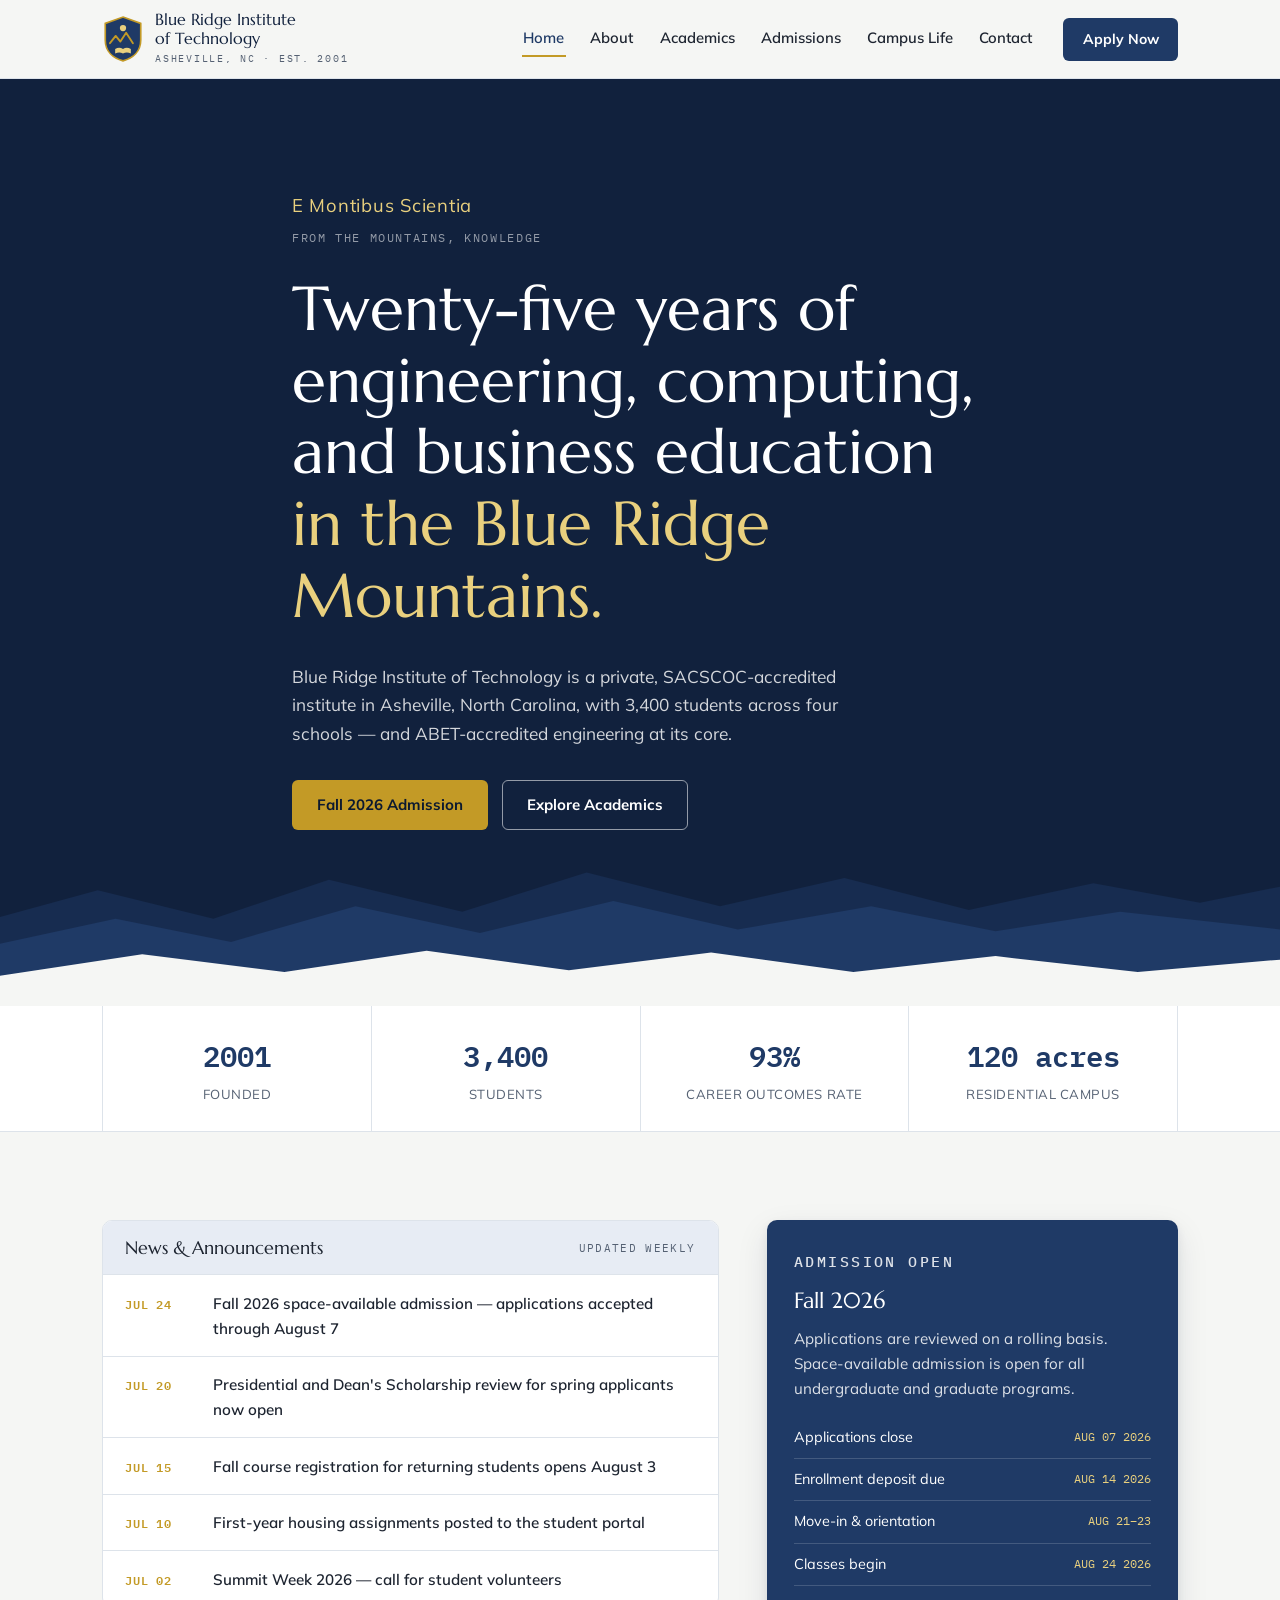
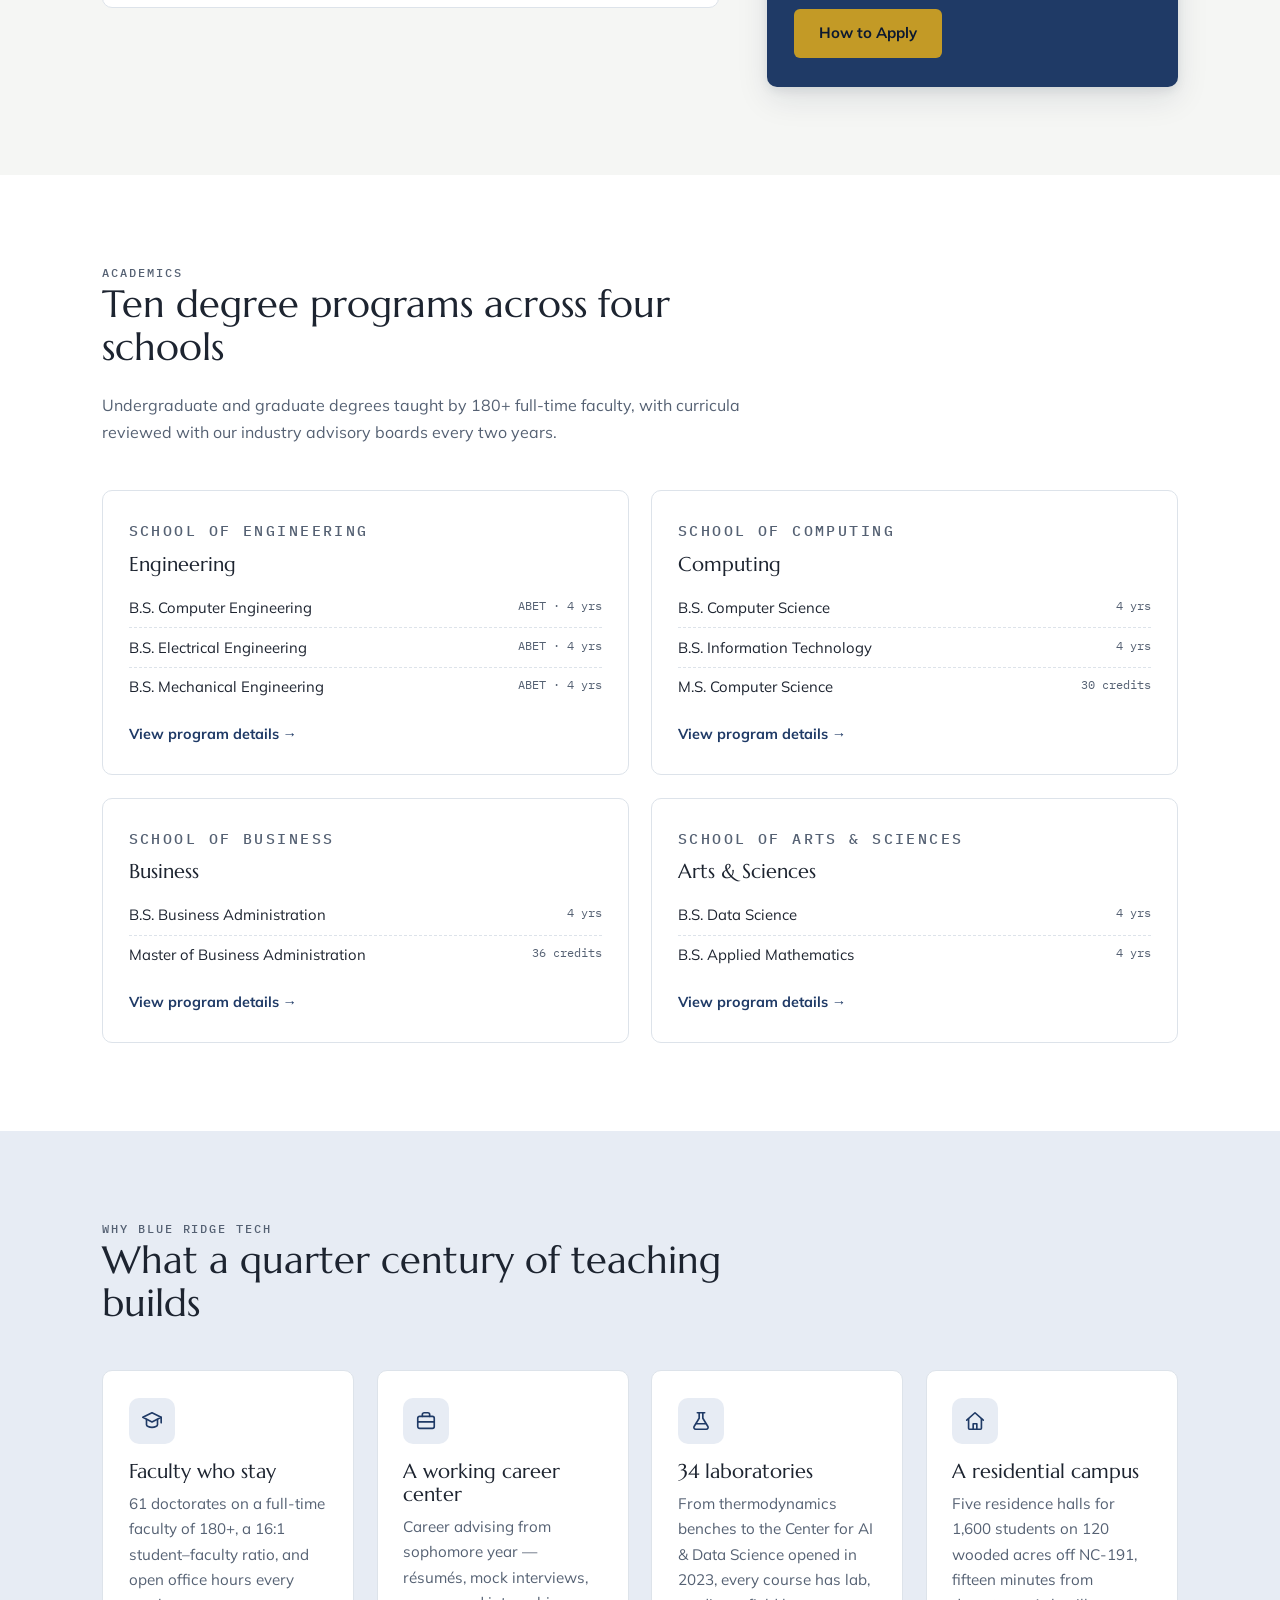
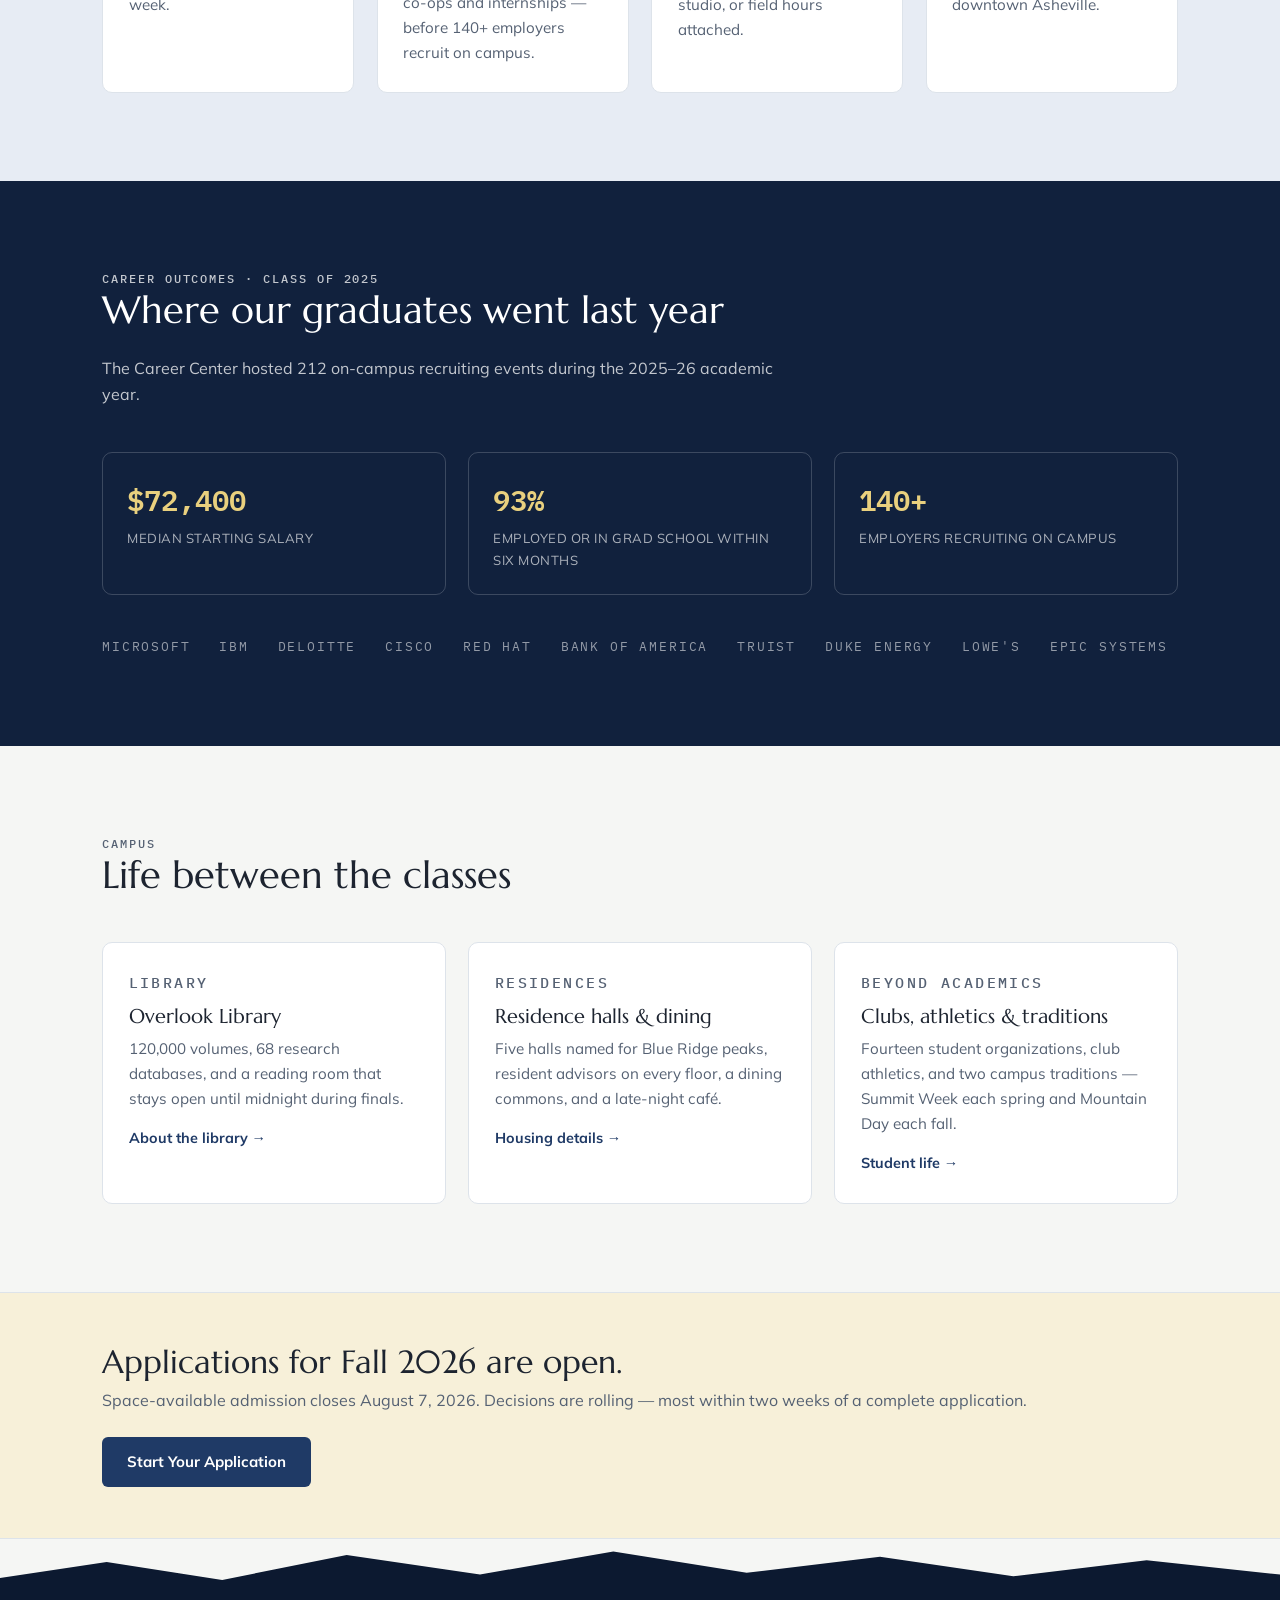
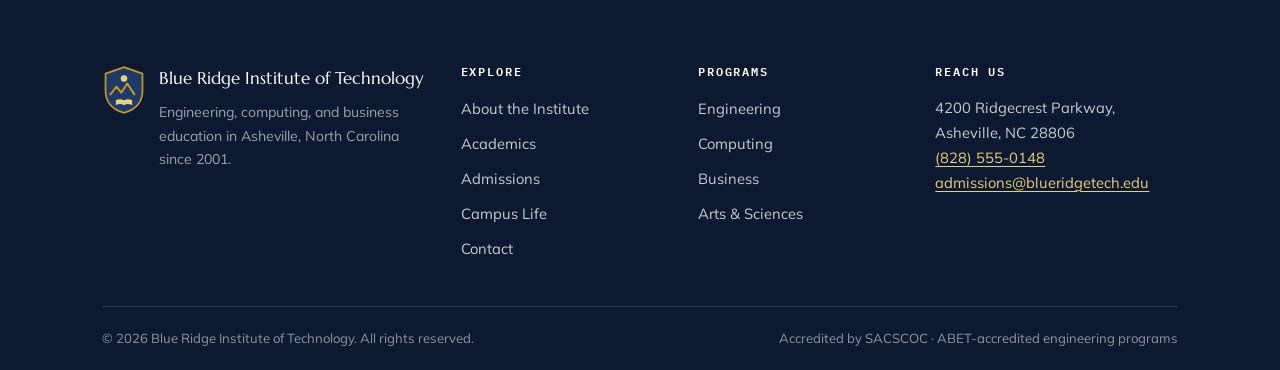
==== commit c5cc646d: "Convert site to US-style institution: Blue Ridge Institute of Technology Rebrand from SITM Dehradun " ====
--- a/index.html
+++ b/index.html
@@ -3,9 +3,9 @@
 <head>
   <meta charset="UTF-8">
   <meta name="viewport" content="width=device-width, initial-scale=1.0">
-  <title>Shivalik Institute of Technology &amp; Management, Dehradun</title>
-  <meta name="description" content="Shivalik Institute of Technology & Management, Dehradun — NAAC 'A' accredited institute offering B.Tech, BCA, BBA, B.Sc, MBA, MCA and M.Tech programmes since 2001. Admissions open for 2026–27.">
-  <link rel="icon" href="data:image/svg+xml,%3Csvg xmlns='http://www.w3.org/2000/svg' viewBox='0 0 40 46'%3E%3Cpath d='M20 2 37 8v16c0 11-7.5 17.5-17 20C10.5 41.5 3 35 3 24V8Z' fill='%231E4435' stroke='%23C08A2D' stroke-width='2'/%3E%3Cpath d='M8 27l6-8 5 6 6-9 7 11' fill='none' stroke='%23C08A2D' stroke-width='2'/%3E%3C/svg%3E">
+  <title>Blue Ridge Institute of Technology — Asheville, North Carolina</title>
+  <meta name="description" content="Blue Ridge Institute of Technology — a private, SACSCOC-accredited institute in Asheville, NC offering ABET-accredited engineering, computing, business, and science degrees since 2001. Fall 2026 admission open.">
+  <link rel="icon" href="data:image/svg+xml,%3Csvg xmlns='http://www.w3.org/2000/svg' viewBox='0 0 40 46'%3E%3Cpath d='M20 2 37 8v16c0 11-7.5 17.5-17 20C10.5 41.5 3 35 3 24V8Z' fill='%231F3A66' stroke='%23C39A26' stroke-width='2'/%3E%3Cpath d='M8 27l6-8 5 6 6-9 7 11' fill='none' stroke='%23C39A26' stroke-width='2'/%3E%3C/svg%3E">
   <link rel="preconnect" href="https://fonts.googleapis.com">
   <link rel="preconnect" href="https://fonts.gstatic.com" crossorigin>
   <link href="https://fonts.googleapis.com/css2?family=Marcellus&family=Mulish:wght@400;600;700;800&family=IBM+Plex+Mono:wght@400;500;600&display=swap" rel="stylesheet">
@@ -18,20 +18,20 @@
     <div class="container header-inner">
       <a class="brand" href="index.html">
         <svg class="brand-crest" viewBox="0 0 40 46" aria-hidden="true">
-          <path d="M20 2 37 8v16c0 11-7.5 17.5-17 20C10.5 41.5 3 35 3 24V8Z" fill="#1E4435" stroke="#C08A2D" stroke-width="1.6"/>
-          <circle cx="20" cy="12.5" r="3" fill="#E8C878"/>
-          <path d="M7.5 27l5.5-7 4.5 5.5 5.5-8.5 6.5 10" fill="none" stroke="#C08A2D" stroke-width="1.8" stroke-linecap="round" stroke-linejoin="round"/>
-          <path d="M12.5 32.5c2.6-1.4 5.1-1.4 7.5 0 2.4-1.4 4.9-1.4 7.5 0v4.5c-2.6-1.4-5.1-1.4-7.5 0-2.4-1.4-4.9-1.4-7.5 0Z" fill="#E8C878"/>
+          <path d="M20 2 37 8v16c0 11-7.5 17.5-17 20C10.5 41.5 3 35 3 24V8Z" fill="#1F3A66" stroke="#C39A26" stroke-width="1.6"/>
+          <circle cx="20" cy="12.5" r="3" fill="#E9D07E"/>
+          <path d="M7.5 27l5.5-7 4.5 5.5 5.5-8.5 6.5 10" fill="none" stroke="#C39A26" stroke-width="1.8" stroke-linecap="round" stroke-linejoin="round"/>
+          <path d="M12.5 32.5c2.6-1.4 5.1-1.4 7.5 0 2.4-1.4 4.9-1.4 7.5 0v4.5c-2.6-1.4-5.1-1.4-7.5 0-2.4-1.4-4.9-1.4-7.5 0Z" fill="#E9D07E"/>
         </svg>
         <span class="brand-text">
-          <span class="brand-name">Shivalik Institute of<br>Technology &amp; Management</span>
-          <span class="brand-sub">Dehradun &middot; Estd. 2001</span>
+          <span class="brand-name">Blue Ridge Institute<br>of Technology</span>
+          <span class="brand-sub">Asheville, NC &middot; Est. 2001</span>
         </span>
       </a>
       <nav class="site-nav" id="siteNav" aria-label="Primary">
         <a class="nav-link is-active" href="index.html" aria-current="page">Home</a>
         <a class="nav-link" href="about.html">About</a>
-        <a class="nav-link" href="programs.html">Programmes</a>
+        <a class="nav-link" href="programs.html">Academics</a>
         <a class="nav-link" href="admissions.html">Admissions</a>
         <a class="nav-link" href="campus.html">Campus Life</a>
         <a class="nav-link" href="contact.html">Contact</a>
@@ -49,21 +49,21 @@
     <section class="hero">
       <div class="container hero-inner">
         <p class="hero-motto">
-          <span lang="sa">विद्या ददाति विनयम्</span>
-          <span class="motto-tr">vidyā dadāti vinayam &mdash; knowledge bestows humility</span>
+          <span lang="la">E Montibus Scientia</span>
+          <span class="motto-tr">from the mountains, knowledge</span>
         </p>
-        <h1>Twenty-five years of engineering, computing and management education <em>in the foothills of the Himalayas.</em></h1>
-        <p class="hero-lede">Shivalik Institute of Technology &amp; Management is a NAAC 'A' accredited institute in Dehradun, approved by AICTE and affiliated to Doon Valley Technical University, with over 3,400 students across seven disciplines.</p>
+        <h1>Twenty-five years of engineering, computing, and business education <em>in the Blue Ridge Mountains.</em></h1>
+        <p class="hero-lede">Blue Ridge Institute of Technology is a private, SACSCOC-accredited institute in Asheville, North Carolina, with 3,400 students across four schools &mdash; and ABET-accredited engineering at its core.</p>
         <div class="hero-actions">
-          <a class="btn btn-brass" href="admissions.html">Admissions 2026&ndash;27</a>
-          <a class="btn btn-ghost" href="programs.html">Explore Programmes</a>
+          <a class="btn btn-brass" href="admissions.html">Fall 2026 Admission</a>
+          <a class="btn btn-ghost" href="programs.html">Explore Academics</a>
         </div>
       </div>
       <div class="hero-ridges" aria-hidden="true">
         <svg viewBox="0 0 1440 190" preserveAspectRatio="none">
-          <path fill="#17382B" d="M0 90 110 60l130 32 130-44 150 36 140-44 150 38 140-32 140 36 140-30 120 22 90-18V190H0Z"/>
-          <path fill="#1E4435" d="M0 120 130 92l130 26 140-40 140 30 150-36 140 32 150-26 140 28 140-22 180 20V190H0Z"/>
-          <path fill="#F5F7F3" d="M0 156 160 132l160 20 160-24 160 22 160-20 160 22 160-18 160 18 160-14V190H0Z"/>
+          <path fill="#172C50" d="M0 90 110 60l130 32 130-44 150 36 140-44 150 38 140-32 140 36 140-30 120 22 90-18V190H0Z"/>
+          <path fill="#1F3A66" d="M0 120 130 92l130 26 140-40 140 30 150-36 140 32 150-26 140 28 140-22 180 20V190H0Z"/>
+          <path fill="#F5F6F4" d="M0 156 160 132l160 20 160-24 160 22 160-20 160 22 160-18 160 18 160-14V190H0Z"/>
         </svg>
       </div>
     </section>
@@ -74,64 +74,65 @@
         <div class="stats-grid">
           <div class="stat">
             <span class="stat-value">2001</span>
-            <span class="stat-label">Established</span>
+            <span class="stat-label">Founded</span>
           </div>
           <div class="stat">
-            <span class="stat-value">3,400+</span>
-            <span class="stat-label">Students enrolled</span>
+            <span class="stat-value">3,400</span>
+            <span class="stat-label">Students</span>
           </div>
           <div class="stat">
-            <span class="stat-value">92%</span>
-            <span class="stat-label">Placements, 2025&ndash;26</span>
+            <span class="stat-value">93%</span>
+            <span class="stat-label">Career outcomes rate</span>
           </div>
           <div class="stat">
-            <span class="stat-value">38 acres</span>
+            <span class="stat-value">120 acres</span>
             <span class="stat-label">Residential campus</span>
           </div>
         </div>
       </div>
     </section>
 
-    <!-- Noticeboard + admissions card -->
+    <!-- News + admissions card -->
     <section class="section">
       <div class="container">
         <div class="notice-layout">
           <div class="noticeboard reveal">
             <div class="noticeboard-head">
-              <h3>Noticeboard</h3>
+              <h3>News &amp; Announcements</h3>
               <span>Updated weekly</span>
             </div>
             <ul class="notice-list">
               <li>
-                <span class="notice-date">22 JUL 26</span>
-                <a href="admissions.html">B.Tech counselling &mdash; Round II schedule and document checklist released</a>
-              </li>
-              <li>
-                <span class="notice-date">18 JUL 26</span>
-                <a href="admissions.html#scholarships">Merit scholarship applications for the 2026&ndash;27 session now open</a>
-              </li>
-              <li>
-                <span class="notice-date">15 JUL 26</span>
-                <a href="programs.html">Odd semester registration for continuing students opens 4 August</a>
-              </li>
-              <li>
-                <span class="notice-date">09 JUL 26</span>
-                <a href="campus.html">Hostel room allotment list for first-year students published</a>
-              </li>
-              <li>
-                <span class="notice-date">02 JUL 26</span>
-                <a href="campus.html#clubs">Yantra 2026 tech fest &mdash; call for student coordinators</a>
-              </li>
-            </ul>
-          </div>
-          <aside class="admission-card reveal" aria-label="Admissions 2026-27">
-            <p class="eyebrow">Admissions open</p>
-            <h3>Session 2026&ndash;27</h3>
-            <p>Applications are being accepted for all undergraduate and postgraduate programmes under Round II.</p>
+                <span class="notice-date">JUL 24</span>
+                <a href="admissions.html">Fall 2026 space-available admission &mdash; applications accepted through August 7</a>
+              </li>
+              <li>
+                <span class="notice-date">JUL 20</span>
+                <a href="admissions.html#scholarships">Presidential and Dean's Scholarship review for spring applicants now open</a>
+              </li>
+              <li>
+                <span class="notice-date">JUL 15</span>
+                <a href="programs.html">Fall course registration for returning students opens August 3</a>
+              </li>
+              <li>
+                <span class="notice-date">JUL 10</span>
+                <a href="campus.html#residence">First-year housing assignments posted to the student portal</a>
+              </li>
+              <li>
+                <span class="notice-date">JUL 02</span>
+                <a href="campus.html#clubs">Summit Week 2026 &mdash; call for student volunteers</a>
+              </li>
+            </ul>
+          </div>
+          <aside class="admission-card reveal" aria-label="Fall 2026 admission">
+            <p class="eyebrow">Admission open</p>
+            <h3>Fall 2026</h3>
+            <p>Applications are reviewed on a rolling basis. Space-available admission is open for all undergraduate and graduate programs.</p>
             <ul class="admission-dates">
-              <li><span>Round II applications close</span><span>08 AUG 2026</span></li>
-              <li><span>Counselling &amp; seat allotment</span><span>18&ndash;22 AUG</span></li>
-              <li><span>Orientation &amp; session begins</span><span>01 SEP 2026</span></li>
+              <li><span>Applications close</span><span>AUG 07 2026</span></li>
+              <li><span>Enrollment deposit due</span><span>AUG 14 2026</span></li>
+              <li><span>Move-in &amp; orientation</span><span>AUG 21&ndash;23</span></li>
+              <li><span>Classes begin</span><span>AUG 24 2026</span></li>
             </ul>
             <a class="btn btn-brass" href="admissions.html#apply">How to Apply</a>
           </aside>
@@ -139,63 +140,63 @@
       </div>
     </section>
 
-    <!-- Programmes overview -->
+    <!-- Academics overview -->
     <section class="section section--white">
       <div class="container">
         <div class="section-head">
           <p class="eyebrow">Academics</p>
-          <h2>Programmes across four schools</h2>
-          <p>Undergraduate and postgraduate degrees taught by 180+ faculty members, with curricula revised in consultation with industry every two years.</p>
+          <h2>Ten degree programs across four schools</h2>
+          <p>Undergraduate and graduate degrees taught by 180+ full-time faculty, with curricula reviewed with our industry advisory boards every two years.</p>
         </div>
         <div class="card-grid card-grid--2">
           <article class="card reveal">
             <p class="eyebrow">School of Engineering</p>
-            <h3>Engineering &amp; Technology</h3>
+            <h3>Engineering</h3>
             <ul class="card-list">
-              <li>B.Tech Computer Science &amp; Engineering <span class="mono">4 yrs</span></li>
-              <li>B.Tech Electronics &amp; Communication <span class="mono">4 yrs</span></li>
-              <li>B.Tech Mechanical Engineering <span class="mono">4 yrs</span></li>
-              <li>M.Tech Computer Science &amp; Engineering <span class="mono">2 yrs</span></li>
-            </ul>
-            <a class="card-link" href="programs.html#engineering">View programme details &rarr;</a>
-          </article>
-          <article class="card reveal">
-            <p class="eyebrow">School of Computer Applications</p>
-            <h3>Computer Applications</h3>
+              <li>B.S. Computer Engineering <span class="mono">ABET &middot; 4 yrs</span></li>
+              <li>B.S. Electrical Engineering <span class="mono">ABET &middot; 4 yrs</span></li>
+              <li>B.S. Mechanical Engineering <span class="mono">ABET &middot; 4 yrs</span></li>
+            </ul>
+            <a class="card-link" href="programs.html#engineering">View program details &rarr;</a>
+          </article>
+          <article class="card reveal">
+            <p class="eyebrow">School of Computing</p>
+            <h3>Computing</h3>
             <ul class="card-list">
-              <li>Bachelor of Computer Applications (BCA) <span class="mono">3 yrs</span></li>
-              <li>Master of Computer Applications (MCA) <span class="mono">2 yrs</span></li>
-            </ul>
-            <a class="card-link" href="programs.html#computer-applications">View programme details &rarr;</a>
-          </article>
-          <article class="card reveal">
-            <p class="eyebrow">School of Management</p>
-            <h3>Management Studies</h3>
+              <li>B.S. Computer Science <span class="mono">4 yrs</span></li>
+              <li>B.S. Information Technology <span class="mono">4 yrs</span></li>
+              <li>M.S. Computer Science <span class="mono">30 credits</span></li>
+            </ul>
+            <a class="card-link" href="programs.html#computing">View program details &rarr;</a>
+          </article>
+          <article class="card reveal">
+            <p class="eyebrow">School of Business</p>
+            <h3>Business</h3>
             <ul class="card-list">
-              <li>Bachelor of Business Administration (BBA) <span class="mono">3 yrs</span></li>
-              <li>Master of Business Administration (MBA) <span class="mono">2 yrs</span></li>
-            </ul>
-            <a class="card-link" href="programs.html#management">View programme details &rarr;</a>
-          </article>
-          <article class="card reveal">
-            <p class="eyebrow">School of Applied Sciences</p>
-            <h3>Applied Sciences</h3>
+              <li>B.S. Business Administration <span class="mono">4 yrs</span></li>
+              <li>Master of Business Administration <span class="mono">36 credits</span></li>
+            </ul>
+            <a class="card-link" href="programs.html#business">View program details &rarr;</a>
+          </article>
+          <article class="card reveal">
+            <p class="eyebrow">School of Arts &amp; Sciences</p>
+            <h3>Arts &amp; Sciences</h3>
             <ul class="card-list">
-              <li>B.Sc (Hons.) Data Science <span class="mono">3 yrs</span></li>
-              <li>B.Sc Physics, Chemistry &amp; Mathematics <span class="mono">3 yrs</span></li>
-            </ul>
-            <a class="card-link" href="programs.html#applied-sciences">View programme details &rarr;</a>
-          </article>
-        </div>
-      </div>
-    </section>
-
-    <!-- Why SITM -->
+              <li>B.S. Data Science <span class="mono">4 yrs</span></li>
+              <li>B.S. Applied Mathematics <span class="mono">4 yrs</span></li>
+            </ul>
+            <a class="card-link" href="programs.html#arts-sciences">View program details &rarr;</a>
+          </article>
+        </div>
+      </div>
+    </section>
+
+    <!-- Why Blue Ridge Tech -->
     <section class="section section--tint">
       <div class="container">
         <div class="section-head">
-          <p class="eyebrow">Why SITM</p>
-          <h2>What a quarter-century of teaching builds</h2>
+          <p class="eyebrow">Why Blue Ridge Tech</p>
+          <h2>What a quarter century of teaching builds</h2>
         </div>
         <div class="card-grid card-grid--4">
           <div class="card pillar reveal">
@@ -203,66 +204,66 @@
               <svg viewBox="0 0 24 24" fill="none" stroke="currentColor" stroke-width="1.8" stroke-linecap="round" stroke-linejoin="round"><path d="M12 3 2 8l10 5 10-5-10-5Z"/><path d="M6 10.5V16c0 1.5 2.7 3 6 3s6-1.5 6-3v-5.5"/><path d="M22 8v6"/></svg>
             </div>
             <h3>Faculty who stay</h3>
-            <p>61 doctorates on a permanent faculty of 180+, with a 1:18 faculty&ndash;student ratio and open office hours every week.</p>
+            <p>61 doctorates on a full-time faculty of 180+, a 16:1 student&ndash;faculty ratio, and open office hours every week.</p>
           </div>
           <div class="card pillar reveal">
             <div class="pillar-icon" aria-hidden="true">
               <svg viewBox="0 0 24 24" fill="none" stroke="currentColor" stroke-width="1.8" stroke-linecap="round" stroke-linejoin="round"><rect x="3" y="7" width="18" height="13" rx="2"/><path d="M8 7V5a2 2 0 0 1 2-2h4a2 2 0 0 1 2 2v2"/><path d="M3 13h18"/></svg>
             </div>
-            <h3>A working placement cell</h3>
-            <p>Dedicated training from the fifth semester &mdash; aptitude, group discussion and mock interviews &mdash; before 140+ recruiters arrive on campus.</p>
+            <h3>A working career center</h3>
+            <p>Career advising from sophomore year &mdash; r&eacute;sum&eacute;s, mock interviews, co-ops and internships &mdash; before 140+ employers recruit on campus.</p>
           </div>
           <div class="card pillar reveal">
             <div class="pillar-icon" aria-hidden="true">
               <svg viewBox="0 0 24 24" fill="none" stroke="currentColor" stroke-width="1.8" stroke-linecap="round" stroke-linejoin="round"><path d="M10 3v6L4.5 18a2 2 0 0 0 1.8 3h11.4a2 2 0 0 0 1.8-3L14 9V3"/><path d="M8 3h8"/><path d="M7 15h10"/></svg>
             </div>
             <h3>34 laboratories</h3>
-            <p>From thermodynamics benches to the Centre for AI &amp; Data Science opened in 2023, every course has a lab hour attached to it.</p>
+            <p>From thermodynamics benches to the Center for AI &amp; Data Science opened in 2023, every course has lab, studio, or field hours attached.</p>
           </div>
           <div class="card pillar reveal">
             <div class="pillar-icon" aria-hidden="true">
               <svg viewBox="0 0 24 24" fill="none" stroke="currentColor" stroke-width="1.8" stroke-linecap="round" stroke-linejoin="round"><path d="m3 11 9-8 9 8"/><path d="M5 9.5V20a1 1 0 0 0 1 1h12a1 1 0 0 0 1-1V9.5"/><path d="M10 21v-6h4v6"/></svg>
             </div>
             <h3>A residential campus</h3>
-            <p>Five hostels for 1,600 residents on 38 wooded acres off the Shimla Bypass Road, twenty minutes from Dehradun railway station.</p>
-          </div>
-        </div>
-      </div>
-    </section>
-
-    <!-- Placements -->
+            <p>Five residence halls for 1,600 students on 120 wooded acres off NC-191, fifteen minutes from downtown Asheville.</p>
+          </div>
+        </div>
+      </div>
+    </section>
+
+    <!-- Career outcomes -->
     <section class="section placements">
       <div class="container">
         <div class="section-head">
-          <p class="eyebrow">Placements 2025&ndash;26</p>
+          <p class="eyebrow">Career outcomes &middot; Class of 2025</p>
           <h2>Where our graduates went last year</h2>
-          <p>The Training &amp; Placement Cell coordinated 212 campus drives during the 2025&ndash;26 season.</p>
+          <p>The Career Center hosted 212 on-campus recruiting events during the 2025&ndash;26 academic year.</p>
         </div>
         <div class="placement-stats">
           <div class="placement-stat reveal">
-            <span class="stat-value">&#8377;18.2 LPA</span>
-            <span class="stat-label">Highest package offered</span>
+            <span class="stat-value">$72,400</span>
+            <span class="stat-label">Median starting salary</span>
           </div>
           <div class="placement-stat reveal">
-            <span class="stat-value">&#8377;5.6 LPA</span>
-            <span class="stat-label">Average package</span>
+            <span class="stat-value">93%</span>
+            <span class="stat-label">Employed or in grad school within six months</span>
           </div>
           <div class="placement-stat reveal">
             <span class="stat-value">140+</span>
-            <span class="stat-label">Recruiting organisations</span>
-          </div>
-        </div>
-        <div class="recruiter-row" aria-label="Selected recruiters">
-          <span>Infosys</span>
-          <span>TCS</span>
-          <span>Wipro</span>
-          <span>HCLTech</span>
-          <span>Tech Mahindra</span>
+            <span class="stat-label">Employers recruiting on campus</span>
+          </div>
+        </div>
+        <div class="recruiter-row" aria-label="Selected employers">
+          <span>Microsoft</span>
+          <span>IBM</span>
           <span>Deloitte</span>
-          <span>Genpact</span>
-          <span>ICICI Bank</span>
-          <span>Byju's Exam Prep</span>
-          <span>Ashok Leyland</span>
+          <span>Cisco</span>
+          <span>Red Hat</span>
+          <span>Bank of America</span>
+          <span>Truist</span>
+          <span>Duke Energy</span>
+          <span>Lowe's</span>
+          <span>Epic Systems</span>
         </div>
       </div>
     </section>
@@ -277,21 +278,21 @@
         <div class="card-grid">
           <article class="card reveal">
             <p class="eyebrow">Library</p>
-            <h3>Saraswati Central Library</h3>
-            <p>42,000 volumes, subscriptions to 68 journals, and a reading hall that stays open till midnight during examinations.</p>
+            <h3>Overlook Library</h3>
+            <p>120,000 volumes, 68 research databases, and a reading room that stays open until midnight during finals.</p>
             <a class="card-link" href="campus.html#library">About the library &rarr;</a>
           </article>
           <article class="card reveal">
             <p class="eyebrow">Residences</p>
-            <h3>Hostels &amp; dining</h3>
-            <p>Three hostels for men and two for women, each with its own mess committee, common room and warden on premises.</p>
-            <a class="card-link" href="campus.html#hostels">Hostel details &rarr;</a>
+            <h3>Residence halls &amp; dining</h3>
+            <p>Five halls named for Blue Ridge peaks, resident advisors on every floor, a dining commons, and a late-night caf&eacute;.</p>
+            <a class="card-link" href="campus.html#residence">Housing details &rarr;</a>
           </article>
           <article class="card reveal">
             <p class="eyebrow">Beyond academics</p>
-            <h3>Clubs, sports &amp; fests</h3>
-            <p>Fourteen student clubs, a full sports complex, and two annual festivals &mdash; Yantra for technology and Shivotsav for culture.</p>
-            <a class="card-link" href="campus.html#clubs">Student activities &rarr;</a>
+            <h3>Clubs, athletics &amp; traditions</h3>
+            <p>Fourteen student organizations, club athletics, and two campus traditions &mdash; Summit Week each spring and Mountain Day each fall.</p>
+            <a class="card-link" href="campus.html#clubs">Student life &rarr;</a>
           </article>
         </div>
       </div>
@@ -301,8 +302,8 @@
     <section class="cta-band">
       <div class="container cta-band-inner">
         <div>
-          <h2>Admissions for 2026&ndash;27 are open.</h2>
-          <p>Round II applications close on 8 August 2026. Seats are allotted through counselling in order of merit.</p>
+          <h2>Applications for Fall 2026 are open.</h2>
+          <p>Space-available admission closes August 7, 2026. Decisions are rolling &mdash; most within two weeks of a complete application.</p>
         </div>
         <a class="btn btn-solid" href="admissions.html#apply">Start Your Application</a>
       </div>
@@ -313,7 +314,7 @@
   <!-- Footer -->
   <div class="footer-ridge" aria-hidden="true">
     <svg viewBox="0 0 1440 70" preserveAspectRatio="none">
-      <path fill="#0E241B" d="M0 70V44l120-18 130 20 140-28 150 22 150-26 150 24 150-18 150 22 150-18 150 16V70Z"/>
+      <path fill="#0C1930" d="M0 70V44l120-18 130 20 140-28 150 22 150-26 150 24 150-18 150 22 150-18 150 16V70Z"/>
     </svg>
   </div>
   <footer class="site-footer">
@@ -322,14 +323,14 @@
         <div>
           <div class="footer-brand">
             <svg class="brand-crest" viewBox="0 0 40 46" aria-hidden="true">
-              <path d="M20 2 37 8v16c0 11-7.5 17.5-17 20C10.5 41.5 3 35 3 24V8Z" fill="#1E4435" stroke="#C08A2D" stroke-width="1.6"/>
-              <circle cx="20" cy="12.5" r="3" fill="#E8C878"/>
-              <path d="M7.5 27l5.5-7 4.5 5.5 5.5-8.5 6.5 10" fill="none" stroke="#C08A2D" stroke-width="1.8" stroke-linecap="round" stroke-linejoin="round"/>
-              <path d="M12.5 32.5c2.6-1.4 5.1-1.4 7.5 0 2.4-1.4 4.9-1.4 7.5 0v4.5c-2.6-1.4-5.1-1.4-7.5 0-2.4-1.4-4.9-1.4-7.5 0Z" fill="#E8C878"/>
+              <path d="M20 2 37 8v16c0 11-7.5 17.5-17 20C10.5 41.5 3 35 3 24V8Z" fill="#1F3A66" stroke="#C39A26" stroke-width="1.6"/>
+              <circle cx="20" cy="12.5" r="3" fill="#E9D07E"/>
+              <path d="M7.5 27l5.5-7 4.5 5.5 5.5-8.5 6.5 10" fill="none" stroke="#C39A26" stroke-width="1.8" stroke-linecap="round" stroke-linejoin="round"/>
+              <path d="M12.5 32.5c2.6-1.4 5.1-1.4 7.5 0 2.4-1.4 4.9-1.4 7.5 0v4.5c-2.6-1.4-5.1-1.4-7.5 0-2.4-1.4-4.9-1.4-7.5 0Z" fill="#E9D07E"/>
             </svg>
             <div>
-              <span class="footer-brand-name">Shivalik Institute of Technology &amp; Management</span>
-              <p>Engineering, computing and management education in Dehradun since 2001. Approved by AICTE and accredited 'A' by NAAC.</p>
+              <span class="footer-brand-name">Blue Ridge Institute of Technology</span>
+              <p>Engineering, computing, and business education in Asheville, North Carolina since 2001.</p>
             </div>
           </div>
         </div>
@@ -337,34 +338,34 @@
           <h4>Explore</h4>
           <ul class="footer-links">
             <li><a href="about.html">About the Institute</a></li>
-            <li><a href="programs.html">Programmes</a></li>
+            <li><a href="programs.html">Academics</a></li>
             <li><a href="admissions.html">Admissions</a></li>
             <li><a href="campus.html">Campus Life</a></li>
             <li><a href="contact.html">Contact</a></li>
           </ul>
         </div>
         <div>
-          <h4>Programmes</h4>
+          <h4>Programs</h4>
           <ul class="footer-links">
-            <li><a href="programs.html#engineering">B.Tech &amp; M.Tech</a></li>
-            <li><a href="programs.html#computer-applications">BCA &amp; MCA</a></li>
-            <li><a href="programs.html#management">BBA &amp; MBA</a></li>
-            <li><a href="programs.html#applied-sciences">B.Sc Programmes</a></li>
+            <li><a href="programs.html#engineering">Engineering</a></li>
+            <li><a href="programs.html#computing">Computing</a></li>
+            <li><a href="programs.html#business">Business</a></li>
+            <li><a href="programs.html#arts-sciences">Arts &amp; Sciences</a></li>
           </ul>
         </div>
         <div>
           <h4>Reach Us</h4>
           <address>
-            NH-07, Shimla Bypass Road,<br>
-            Dehradun, Uttarakhand 248197<br>
-            <a href="tel:+911352974680">+91 135 297 4680</a><br>
-            <a href="mailto:admissions@sitm.edu.in">admissions@sitm.edu.in</a>
+            4200 Ridgecrest Parkway,<br>
+            Asheville, NC 28806<br>
+            <a href="tel:+18285550148">(828) 555-0148</a><br>
+            <a href="mailto:admissions@blueridgetech.edu">admissions@blueridgetech.edu</a>
           </address>
         </div>
       </div>
       <div class="footer-bottom">
-        <p>&copy; <span id="footerYear">2026</span> Shivalik Institute of Technology &amp; Management. All rights reserved.</p>
-        <p>Approved by AICTE, New Delhi &middot; Affiliated to Doon Valley Technical University</p>
+        <p>&copy; <span id="footerYear">2026</span> Blue Ridge Institute of Technology. All rights reserved.</p>
+        <p>Accredited by SACSCOC &middot; ABET-accredited engineering programs</p>
       </div>
     </div>
   </footer>
--- a/css/styles.css
+++ b/css/styles.css
@@ -1,30 +1,30 @@
 /* ============================================================
-   Shivalik Institute of Technology & Management — styles.css
+   Blue Ridge Institute of Technology — styles.css
    ============================================================ */
 
 :root {
-  --pine-950: #0E241B;
-  --pine-900: #122B21;
-  --pine-800: #17382B;
-  --pine-700: #1E4435;
-  --pine-600: #2A5A47;
-  --pine-100: #E7EEE8;
-  --brass: #C08A2D;
-  --brass-soft: #E8C878;
-  --brass-tint: #F7EED9;
-  --paper: #F5F7F3;
+  --navy-950: #0C1930;
+  --navy-900: #11213D;
+  --navy-800: #172C50;
+  --navy-700: #1F3A66;
+  --navy-600: #2C4E85;
+  --navy-100: #E7ECF4;
+  --brass: #C39A26;
+  --brass-soft: #E9D07E;
+  --brass-tint: #F7F0D9;
+  --paper: #F5F6F4;
   --card: #FFFFFF;
-  --ink: #1C2823;
-  --ink-soft: #51615A;
-  --line: #DCE4DE;
+  --ink: #1D2430;
+  --ink-soft: #556173;
+  --line: #DDE3EA;
 
   --font-display: "Marcellus", "Georgia", serif;
   --font-body: "Mulish", "Helvetica Neue", Arial, sans-serif;
   --font-mono: "IBM Plex Mono", "Menlo", monospace;
 
   --radius: 10px;
-  --shadow-sm: 0 1px 2px rgba(18, 43, 33, 0.06), 0 2px 8px rgba(18, 43, 33, 0.06);
-  --shadow-md: 0 4px 10px rgba(18, 43, 33, 0.08), 0 12px 32px rgba(18, 43, 33, 0.10);
+  --shadow-sm: 0 1px 2px rgba(17, 33, 61, 0.06), 0 2px 8px rgba(17, 33, 61, 0.06);
+  --shadow-md: 0 4px 10px rgba(17, 33, 61, 0.08), 0 12px 32px rgba(17, 33, 61, 0.10);
   --container: 1140px;
 }
 
@@ -56,8 +56,8 @@
 
 p { margin: 0 0 1em; }
 
-a { color: var(--pine-700); text-decoration-thickness: 1px; text-underline-offset: 3px; }
-a:hover { color: var(--pine-600); }
+a { color: var(--navy-700); text-decoration-thickness: 1px; text-underline-offset: 3px; }
+a:hover { color: var(--navy-600); }
 
 ul, ol { margin: 0 0 1em; padding-left: 1.2em; }
 
@@ -71,7 +71,7 @@
   position: absolute;
   left: -9999px;
   top: 0;
-  background: var(--pine-900);
+  background: var(--navy-900);
   color: #fff;
   padding: 0.6rem 1rem;
   z-index: 200;
@@ -87,7 +87,7 @@
 }
 
 .section { padding-block: clamp(3.2rem, 7vw, 5.5rem); }
-.section--tint { background: var(--pine-100); }
+.section--tint { background: var(--navy-100); }
 .section--white { background: var(--card); }
 
 .eyebrow {
@@ -122,17 +122,17 @@
 }
 .btn:hover { transform: translateY(-1px); }
 
-.btn-brass { background: var(--brass); color: var(--pine-950); }
-.btn-brass:hover { background: var(--brass-soft); color: var(--pine-950); }
-
-.btn-solid { background: var(--pine-700); color: #fff; }
-.btn-solid:hover { background: var(--pine-600); color: #fff; }
+.btn-brass { background: var(--brass); color: var(--navy-950); }
+.btn-brass:hover { background: var(--brass-soft); color: var(--navy-950); }
+
+.btn-solid { background: var(--navy-700); color: #fff; }
+.btn-solid:hover { background: var(--navy-600); color: #fff; }
 
 .btn-ghost { border-color: rgba(255, 255, 255, 0.55); color: #fff; }
 .btn-ghost:hover { border-color: #fff; color: #fff; background: rgba(255, 255, 255, 0.08); }
 
-.btn-outline { border-color: var(--pine-700); color: var(--pine-700); }
-.btn-outline:hover { background: var(--pine-700); color: #fff; }
+.btn-outline { border-color: var(--navy-700); color: var(--navy-700); }
+.btn-outline:hover { background: var(--navy-700); color: #fff; }
 
 /* ---------- Header ---------- */
 
@@ -167,7 +167,7 @@
   font-family: var(--font-display);
   font-size: 0.98rem;
   line-height: 1.18;
-  color: var(--pine-900);
+  color: var(--navy-900);
 }
 .brand-sub {
   display: block;
@@ -192,9 +192,9 @@
   padding: 0.3rem 0.1rem;
   border-bottom: 2px solid transparent;
 }
-.nav-link:hover { color: var(--pine-700); }
+.nav-link:hover { color: var(--navy-700); }
 .nav-link.is-active {
-  color: var(--pine-700);
+  color: var(--navy-700);
   border-bottom-color: var(--brass);
 }
 .nav-cta { margin-left: 0.4rem; padding: 0.55rem 1.15rem; font-size: 0.88rem; }
@@ -215,7 +215,7 @@
 .nav-toggle span {
   display: block;
   height: 2px;
-  background: var(--pine-900);
+  background: var(--navy-900);
   border-radius: 2px;
   transition: transform 200ms ease, opacity 200ms ease;
 }
@@ -249,7 +249,7 @@
 
 .hero {
   position: relative;
-  background: var(--pine-900);
+  background: var(--navy-900);
   color: #fff;
   overflow: hidden;
 }
@@ -260,7 +260,7 @@
   max-width: 760px;
 }
 .hero-motto { margin-bottom: 1.6rem; }
-.hero-motto [lang="sa"] {
+.hero-motto [lang="la"] {
   display: block;
   font-size: 1.15rem;
   color: var(--brass-soft);
@@ -301,7 +301,7 @@
 
 .page-hero {
   position: relative;
-  background: var(--pine-900);
+  background: var(--navy-900);
   color: #fff;
   overflow: hidden;
 }
@@ -333,7 +333,7 @@
   font-family: var(--font-mono);
   font-size: clamp(1.35rem, 2.6vw, 1.8rem);
   font-weight: 600;
-  color: var(--pine-700);
+  color: var(--navy-700);
   display: block;
 }
 .stat-label {
@@ -370,7 +370,7 @@
   justify-content: space-between;
   padding: 1rem 1.4rem;
   border-bottom: 1px solid var(--line);
-  background: var(--pine-100);
+  background: var(--navy-100);
 }
 .noticeboard-head h3 { margin: 0; font-size: 1.15rem; }
 .noticeboard-head span {
@@ -400,10 +400,10 @@
   width: 4.4rem;
 }
 .notice-list a { color: var(--ink); text-decoration: none; font-weight: 600; font-size: 0.95rem; }
-.notice-list a:hover { color: var(--pine-700); text-decoration: underline; }
+.notice-list a:hover { color: var(--navy-700); text-decoration: underline; }
 
 .admission-card {
-  background: var(--pine-700);
+  background: var(--navy-700);
   color: #fff;
   border-radius: var(--radius);
   padding: 1.8rem 1.7rem;
@@ -460,7 +460,7 @@
   margin-top: 1rem;
   font-weight: 700;
   font-size: 0.9rem;
-  color: var(--pine-700);
+  color: var(--navy-700);
   text-decoration: none;
 }
 .card-link:hover { text-decoration: underline; }
@@ -490,8 +490,8 @@
   width: 46px;
   height: 46px;
   border-radius: 10px;
-  background: var(--pine-100);
-  color: var(--pine-700);
+  background: var(--navy-100);
+  color: var(--navy-700);
   display: grid;
   place-items: center;
   margin-bottom: 1rem;
@@ -500,7 +500,7 @@
 
 /* ---------- Placements band ---------- */
 
-.placements { background: var(--pine-900); color: #fff; }
+.placements { background: var(--navy-900); color: #fff; }
 .placements .section-head h2 { color: #fff; }
 .placements .section-head p { color: rgba(255, 255, 255, 0.75); }
 .placement-stats {
@@ -563,8 +563,8 @@
   font-weight: 600;
   letter-spacing: 0.12em;
   text-transform: uppercase;
-  color: var(--pine-700);
-  background: var(--pine-100);
+  color: var(--navy-700);
+  background: var(--navy-100);
   border-bottom: 1px solid var(--line);
 }
 tbody tr:nth-child(even) { background: var(--paper); }
@@ -631,7 +631,7 @@
 .timeline-year {
   font-family: var(--font-mono);
   font-weight: 600;
-  color: var(--pine-700);
+  color: var(--navy-700);
   text-align: right;
   font-size: 0.9rem;
   padding-top: 0.25rem;
@@ -651,7 +651,7 @@
   width: 62px;
   height: 62px;
   border-radius: 50%;
-  background: var(--pine-700);
+  background: var(--navy-700);
   color: var(--brass-soft);
   font-family: var(--font-display);
   font-size: 1.3rem;
@@ -749,9 +749,9 @@
 .form-note { font-size: 0.85rem; color: var(--ink-soft); }
 .form-success {
   display: none;
-  background: var(--pine-100);
-  border: 1px solid var(--pine-600);
-  color: var(--pine-800);
+  background: var(--navy-100);
+  border: 1px solid var(--navy-600);
+  color: var(--navy-800);
   border-radius: var(--radius);
   padding: 1.1rem 1.3rem;
   font-weight: 600;
@@ -793,7 +793,7 @@
 .footer-ridge { line-height: 0; background: var(--paper); }
 .footer-ridge svg { width: 100%; height: auto; display: block; }
 
-.site-footer { background: var(--pine-950); color: rgba(255, 255, 255, 0.78); }
+.site-footer { background: var(--navy-950); color: rgba(255, 255, 255, 0.78); }
 .footer-grid {
   display: grid;
   grid-template-columns: 1.6fr 1fr 1fr 1.2fr;
